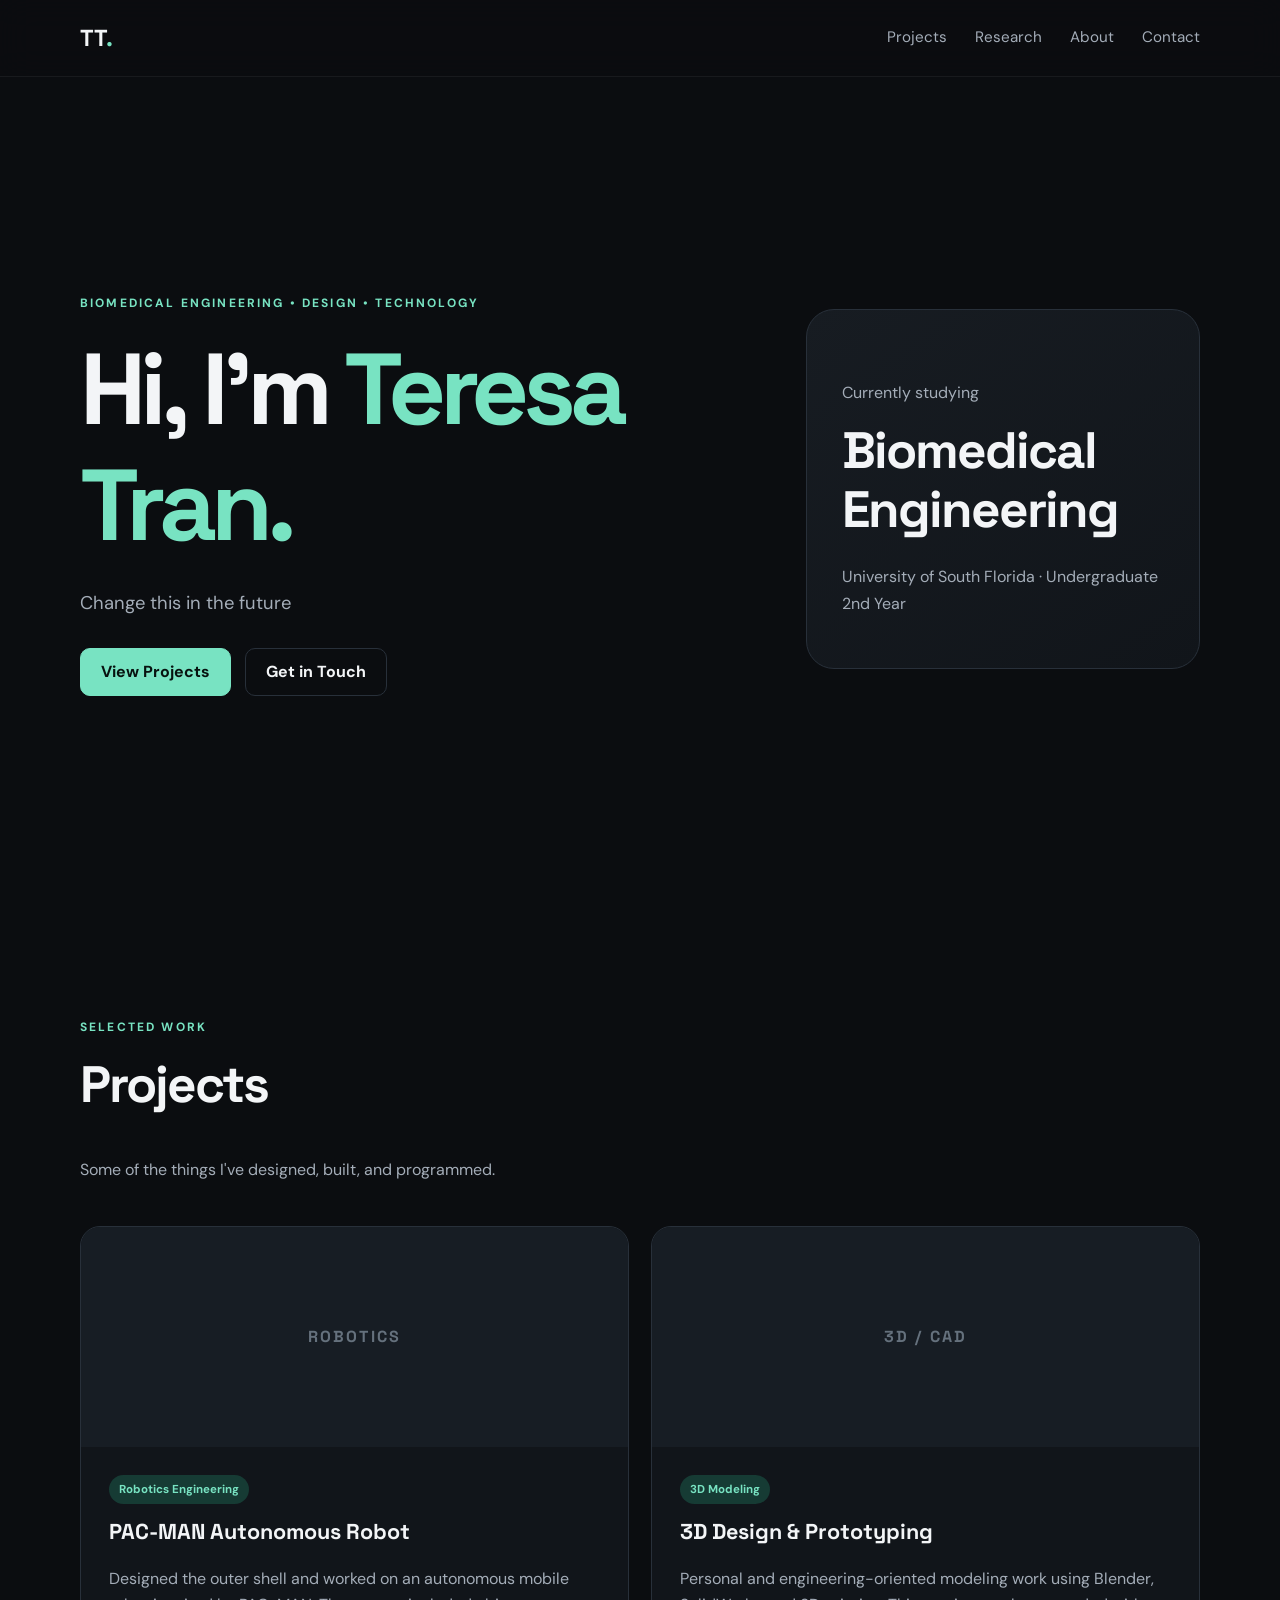
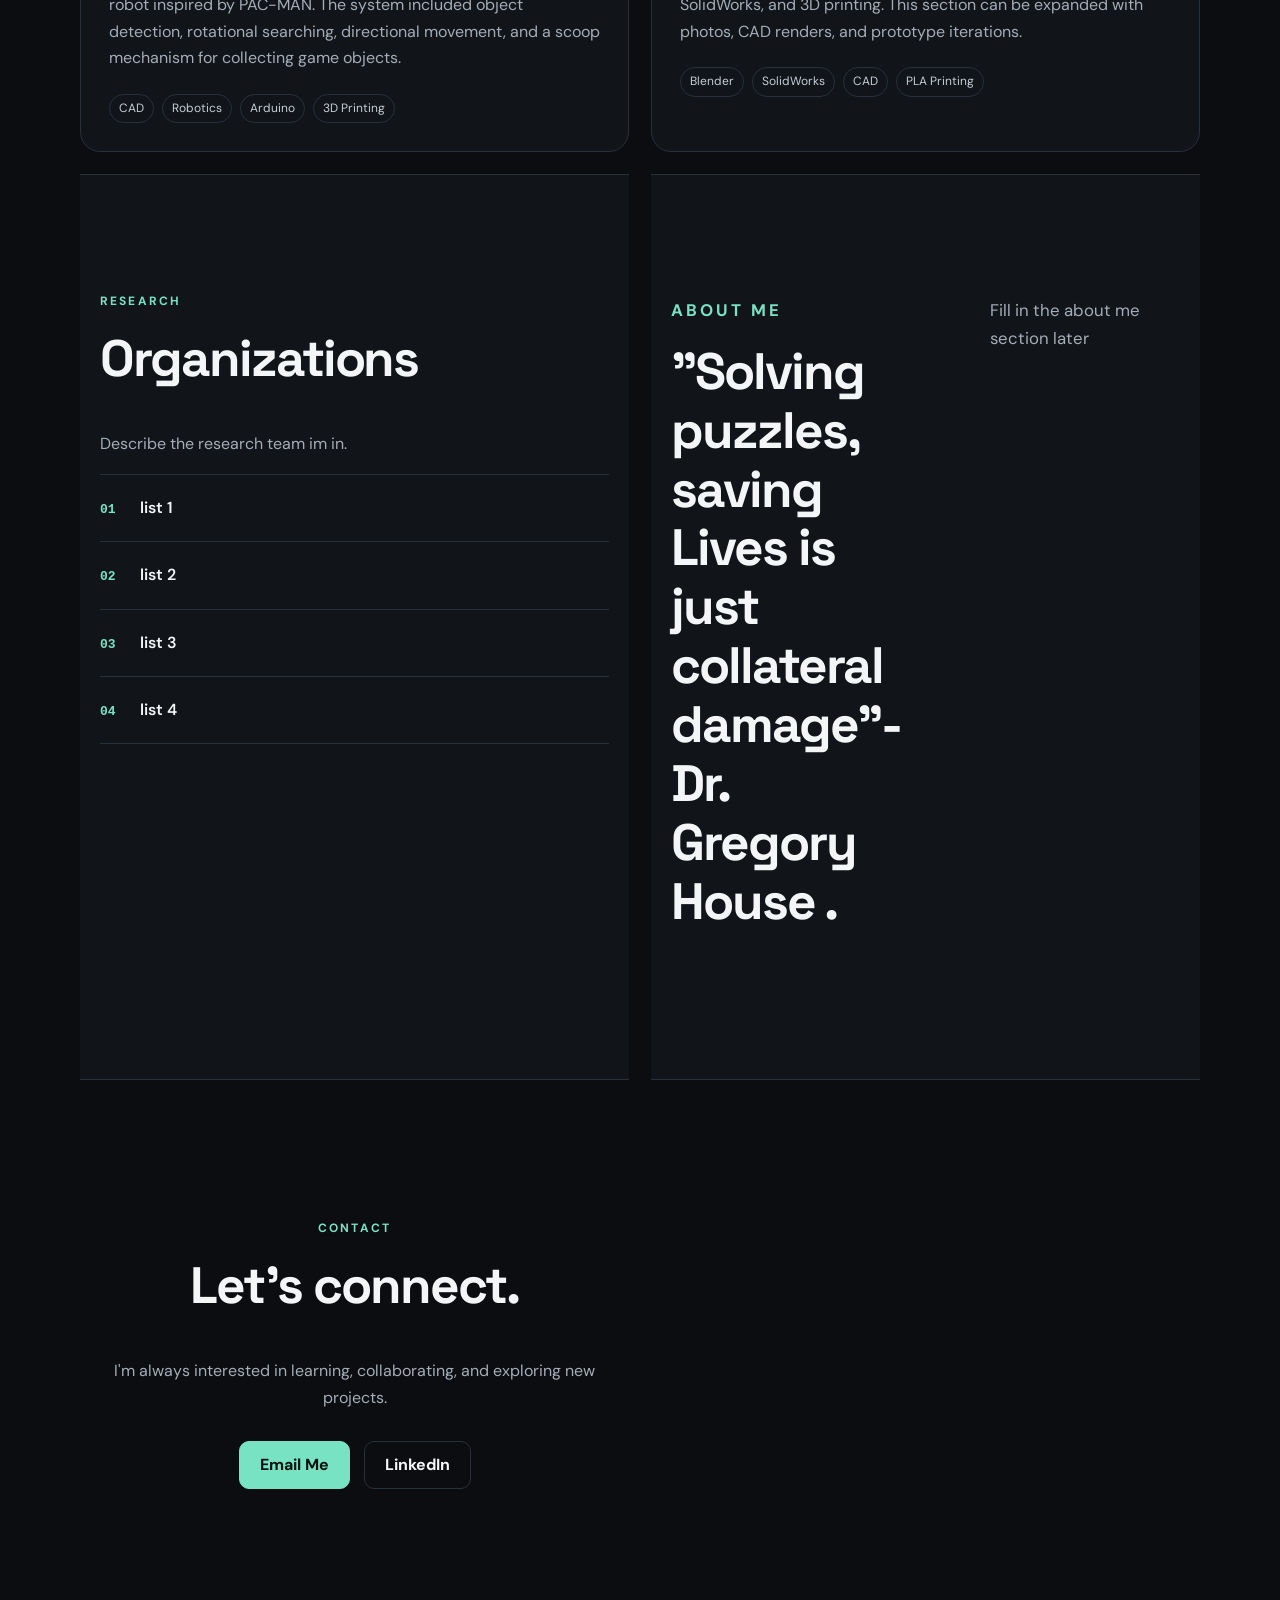
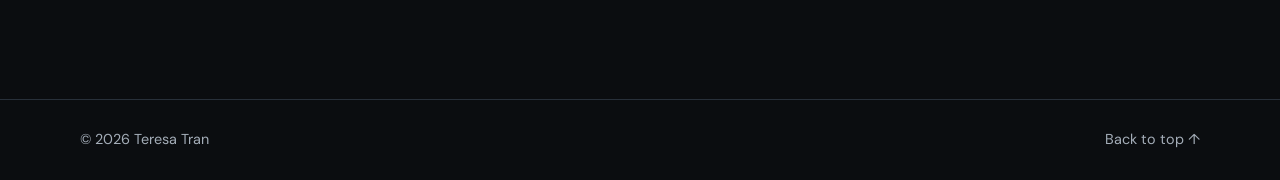
==== index.html @ f82d17ca "Remove 'Skills' link from navigation" ====
<!DOCTYPE html>
<html lang="en">
<head>
  <meta charset="UTF-8">
  <meta name="viewport" content="width=device-width, initial-scale=1.0">
  <title>Teresa Tran | Biomedical Engineering Portfolio</title>
  <meta name="description" content="Teresa Tran's biomedical engineering and technical portfolio.">
  <link rel="stylesheet" href="style.css">
</head>
<body>
  <header class="site-header">
    <nav class="nav container">
      <a class="logo" href="#home">TT<span>.</span></a>
      <button class="menu-toggle" aria-label="Open menu">☰</button>
      <div class="nav-links">
        <a href="#projects">Projects</a>
        <a href="#research">Research</a>
        <a href="#about">About</a>
        <a href="#contact">Contact</a>
      </div>
    </nav>
  </header>

  <main>
    <section id="home" class="hero container">
      <div class="hero-text">
        <p class="eyebrow">BIOMEDICAL ENGINEERING • DESIGN • TECHNOLOGY</p>
        <h1>Hi, I'm <span>Teresa Tran.</span></h1>
        <p class="hero-subtitle">
          Change this in the future
        </p>
        <div class="hero-buttons">
          <a class="button primary" href="#projects">View Projects</a>
          <a class="button secondary" href="#contact">Get in Touch</a>
        </div>
      </div>
      <div class="hero-card">
        <p>Currently studying</p>
        <h2>Biomedical Engineering</h2>
        <p class="muted">University of South Florida · Undergraduate 2nd Year</p>
      </div>
    </section>

    <section id="projects" class="section container">
      <div class="section-heading">
        <p class="eyebrow">SELECTED WORK</p>
        <h2>Projects</h2>
        <p>Some of the things I've designed, built, and programmed.</p>
      </div>

      <div class="project-grid">
        <article class="project-card featured">
          <div class="project-image placeholder">ROBOTICS</div>
          <div class="project-content">
            <span class="tag">Robotics Engineering</span>
            <h3>PAC-MAN Autonomous Robot</h3>
            <p>
              Designed the outer shell and worked on an autonomous mobile robot
              inspired by PAC-MAN. The system included object detection,
              rotational searching, directional movement, and a scoop mechanism
              for collecting game objects.
            </p>
            <div class="tech-list">
              <span>CAD</span><span>Robotics</span><span>Arduino</span><span>3D Printing</span>
            </div>
          </div>
        </article>

        <article class="project-card">
          <div class="project-image placeholder">3D / CAD</div>
          <div class="project-content">
            <span class="tag">3D Modeling</span>
            <h3>3D Design & Prototyping</h3>
            <p>
              Personal and engineering-oriented modeling work using Blender,
              SolidWorks, and 3D printing. This section can be expanded with
              photos, CAD renders, and prototype iterations.
            </p>
            <div class="tech-list">
              <span>Blender</span><span>SolidWorks</span><span>CAD</span><span>PLA Printing</span>
            </div>
          </div>
        </article>

      
    <section id="research" class="section section-alt">
      <div class="container">
        <div>
          <p class="eyebrow">RESEARCH</p>
          <h2>Organizations</h2>
          <p>
            Describe the research team im in. 
          </p>
        </div>
        <div class="interest-list">
          <div><span>01</span> list 1</div>
          <div><span>02</span> list 2</div>
          <div><span>03</span> list 3</div>
          <div><span>04</span> list 4</div>
        </div>
      </div>
    </section>

   
    <section id="about" class="section section-alt">
      <div class="container about">
        <div>
          <p class="eyebrow">ABOUT ME</p>
          <h2>"Solving puzzles, saving Lives is just collateral damage"- Dr. Gregory House .</h2>
        </div>
        <p>
          Fill in the about me section later
        </p>
      </div>
    </section>

    <section id="contact" class="section container contact">
      <p class="eyebrow">CONTACT</p>
      <h2>Let's connect.</h2>
      <p>I'm always interested in learning, collaborating, and exploring new projects.</p>
      <div class="contact-links">
        <!-- Replace these placeholders with your real links -->
        <a class="button primary" href="mailto:YOUR_EMAIL@example.com">Email Me</a>
        <a class="button secondary" href="https://www.linkedin.com/in/YOUR_USERNAME/" target="_blank" rel="noopener">LinkedIn</a>
      </div>
    </section>
  </main>

  <footer>
    <div class="container footer-inner">
      <p>© <span id="year"></span> Teresa Tran</p>
      <a href="#home">Back to top ↑</a>
    </div>
  </footer>

  <script src="script.js"></script>
</body>
</html>
---- style.css ----
@import url('https://fonts.googleapis.com/css2?family=DM+Sans:wght@400;500;600;700&family=Space+Grotesk:wght@500;600;700&display=swap');

:root {
  --bg: #0b0d10;
  --surface: #11151a;
  --surface-2: #171c22;
  --text: #f3f5f7;
  --muted: #a4adb8;
  --line: #28303a;
  --accent: #78e3c2;
  --accent-dark: #163b34;
  --max: 1120px;
}

* { box-sizing: border-box; scroll-behavior: smooth; }

body {
  margin: 0;
  background: var(--bg);
  color: var(--text);
  font-family: "DM Sans", sans-serif;
  line-height: 1.65;
}

h1, h2, h3 { font-family: "Space Grotesk", sans-serif; line-height: 1.15; margin-top: 0; }
h1 { font-size: clamp(3rem, 8vw, 6.3rem); letter-spacing: -0.06em; margin-bottom: 24px; }
h2 { font-size: clamp(2rem, 4vw, 3.3rem); letter-spacing: -0.04em; }
h3 { font-size: 1.35rem; }
p { color: var(--muted); }
a { color: inherit; text-decoration: none; }

.container { width: min(var(--max), calc(100% - 40px)); margin-inline: auto; }

.site-header {
  position: sticky;
  top: 0;
  z-index: 10;
  background: rgba(11, 13, 16, .82);
  backdrop-filter: blur(16px);
  border-bottom: 1px solid rgba(255,255,255,.06);
}

.nav { height: 76px; display: flex; align-items: center; justify-content: space-between; }
.logo { font: 700 1.45rem "Space Grotesk"; }
.logo span, h1 span { color: var(--accent); }
.nav-links { display: flex; gap: 28px; }
.nav-links a { color: var(--muted); font-size: .95rem; transition: color .2s; }
.nav-links a:hover { color: var(--text); }
.menu-toggle { display: none; background: none; border: 0; color: var(--text); font-size: 1.5rem; }

.hero {
  min-height: calc(100vh - 76px);
  display: grid;
  grid-template-columns: 1.25fr .75fr;
  gap: 70px;
  align-items: center;
  padding-block: 90px;
}

.eyebrow {
  color: var(--accent);
  font-size: .75rem;
  font-weight: 700;
  letter-spacing: .18em;
  margin-bottom: 18px;
}
.hero-subtitle { max-width: 650px; font-size: 1.15rem; }
.hero-buttons, .contact-links { display: flex; gap: 14px; flex-wrap: wrap; margin-top: 30px; }

.button {
  display: inline-flex;
  align-items: center;
  justify-content: center;
  min-height: 48px;
  padding: 0 20px;
  border-radius: 10px;
  font-weight: 700;
  border: 1px solid var(--line);
  transition: transform .2s, border-color .2s, background .2s;
}
.button:hover { transform: translateY(-2px); border-color: var(--accent); }
.button.primary { background: var(--accent); color: #07120f; border-color: var(--accent); }
.button.secondary { background: transparent; }

.hero-card {
  position: relative;
  min-height: 360px;
  padding: 35px;
  border: 1px solid var(--line);
  border-radius: 28px;
  background: linear-gradient(145deg, var(--surface-2), var(--surface));
  overflow: hidden;
  display: flex;
  flex-direction: column;
  justify-content: flex-end;
}
.hero-card h2 { max-width: 300px; margin-bottom: 8px; }
.muted { color: var(--muted); }

.section { padding-block: 105px; }
.section-alt { background: var(--surface); border-block: 1px solid var(--line); }
.section-heading { margin-bottom: 42px; }
.section-heading > p:last-child { max-width: 650px; }

.project-grid { display: grid; grid-template-columns: repeat(2, 1fr); gap: 22px; }
.project-card {
  border: 1px solid var(--line);
  border-radius: 20px;
  background: var(--surface);
  overflow: hidden;
  transition: transform .25s, border-color .25s;
}
.project-card:hover { transform: translateY(-5px); border-color: #4b5b68; }
.project-image {
  height: 220px;
  display: grid;
  place-items: center;
  background: #171d24;
  color: #65717d;
  font: 700 1rem "Space Grotesk";
  letter-spacing: .14em;
}
.project-content { padding: 28px; }
.project-content p { margin-bottom: 22px; }
.tag {
  display: inline-block;
  color: var(--accent);
  background: var(--accent-dark);
  border-radius: 999px;
  padding: 5px 10px;
  font-size: .72rem;
  font-weight: 700;
  margin-bottom: 16px;
}
.tech-list { display: flex; flex-wrap: wrap; gap: 8px; }
.tech-list span {
  border: 1px solid var(--line);
  color: #c5cdd5;
  border-radius: 999px;
  padding: 4px 9px;
  font-size: .75rem;
}

.two-column { display: grid; grid-template-columns: 1fr 1fr; gap: 90px; align-items: start; }
.interest-list { border-top: 1px solid var(--line); }
.interest-list div {
  padding: 20px 0;
  border-bottom: 1px solid var(--line);
  font-weight: 600;
}
.interest-list span { color: var(--accent); font-family: monospace; margin-right: 20px; }

.skills-grid { display: grid; grid-template-columns: repeat(2, 1fr); gap: 18px; }
.skill-group {
  padding: 28px;
  border: 1px solid var(--line);
  border-radius: 16px;
  background: var(--surface);
}
.skill-group h3 { margin-bottom: 10px; }

.about { display: grid; grid-template-columns: 1fr 1fr; gap: 90px; }
.about p { font-size: 1.05rem; }
.contact { text-align: center; max-width: 800px; }
.contact > p:not(.eyebrow) { max-width: 600px; margin-inline: auto; }
.contact-links { justify-content: center; }

footer { border-top: 1px solid var(--line); }
.footer-inner { min-height: 80px; display: flex; align-items: center; justify-content: space-between; }
.footer-inner p { margin: 0; font-size: .9rem; }
.footer-inner a { color: var(--muted); font-size: .9rem; }

@media (max-width: 800px) {
  .nav-links {
    display: none;
    position: absolute;
    top: 76px; left: 0; right: 0;
    padding: 20px;
    background: var(--bg);
    border-bottom: 1px solid var(--line);
    flex-direction: column;
  }
  .nav-links.open { display: flex; }
  .menu-toggle { display: block; }
  .hero, .two-column, .about { grid-template-columns: 1fr; gap: 45px; }
  .hero { padding-block: 65px; }
  .hero-card { min-height: 300px; }
  .project-grid, .skills-grid { grid-template-columns: 1fr; }
  .section { padding-block: 75px; }
}
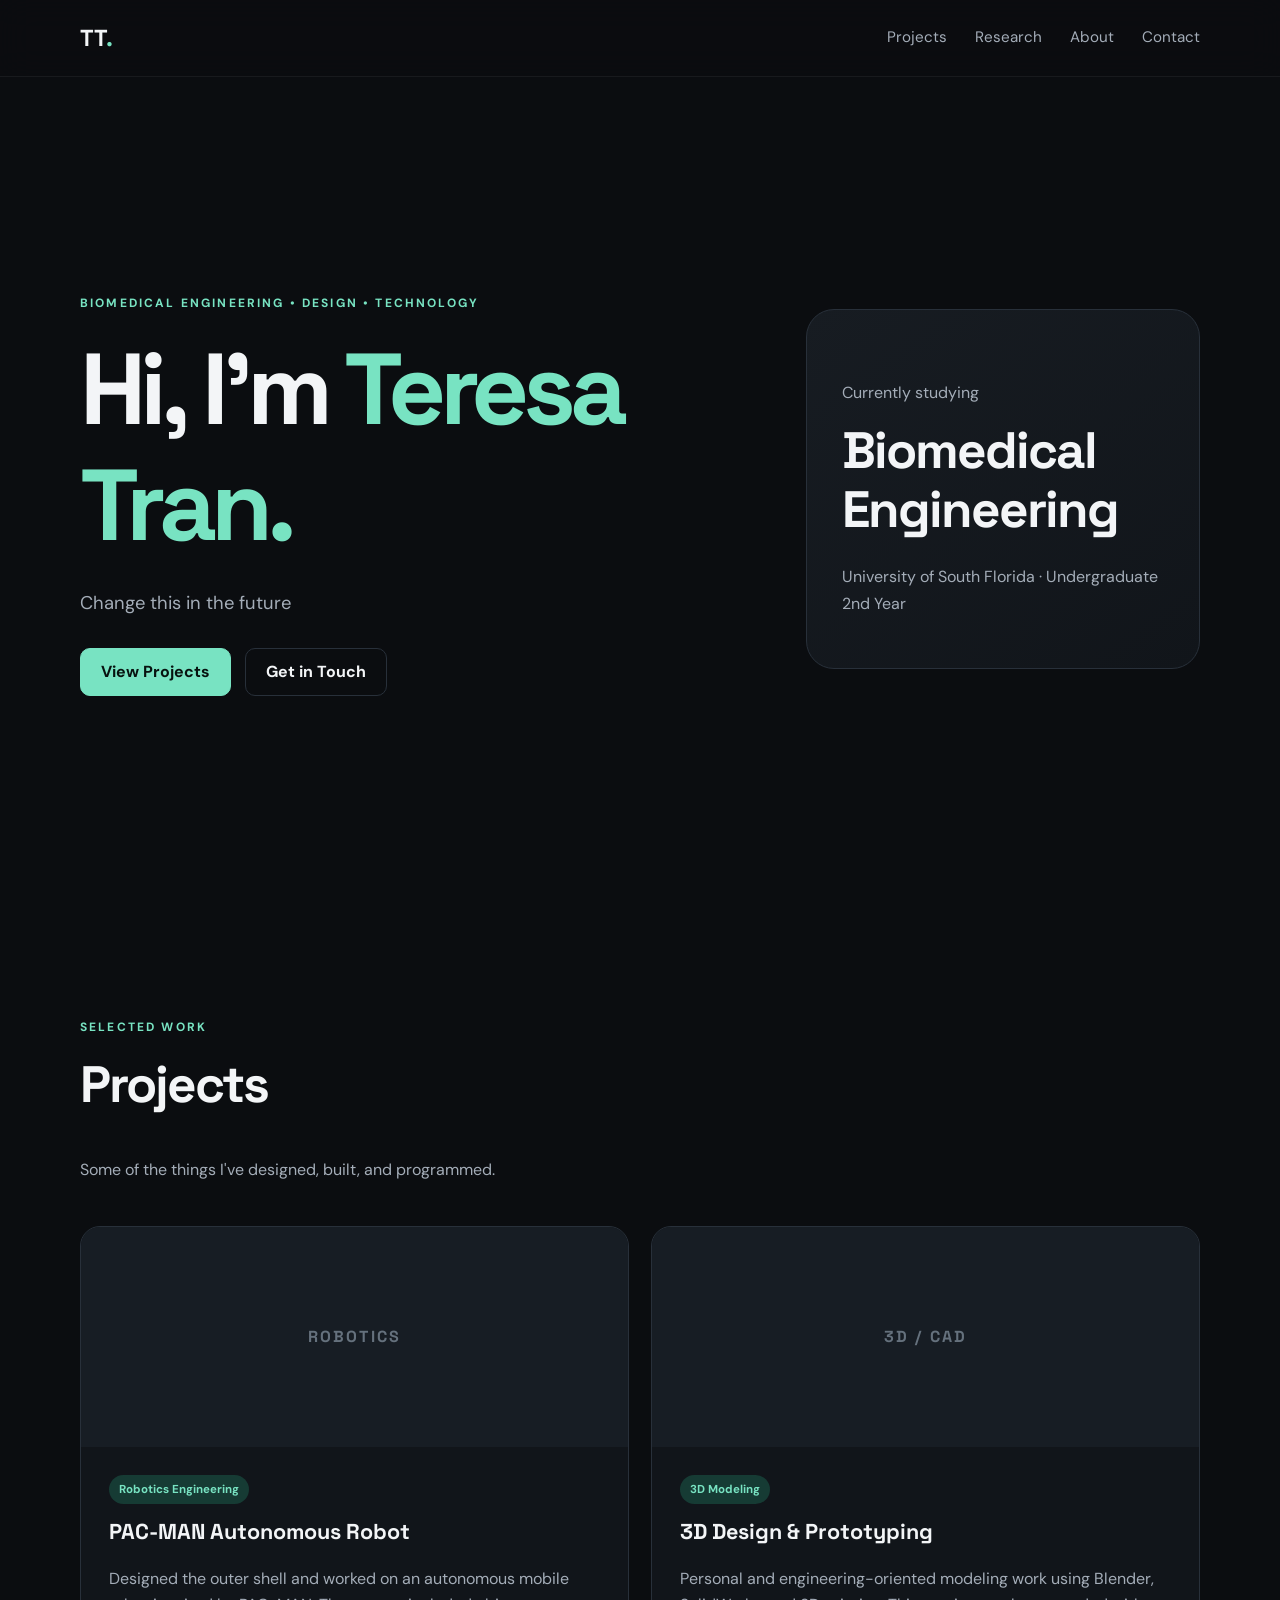
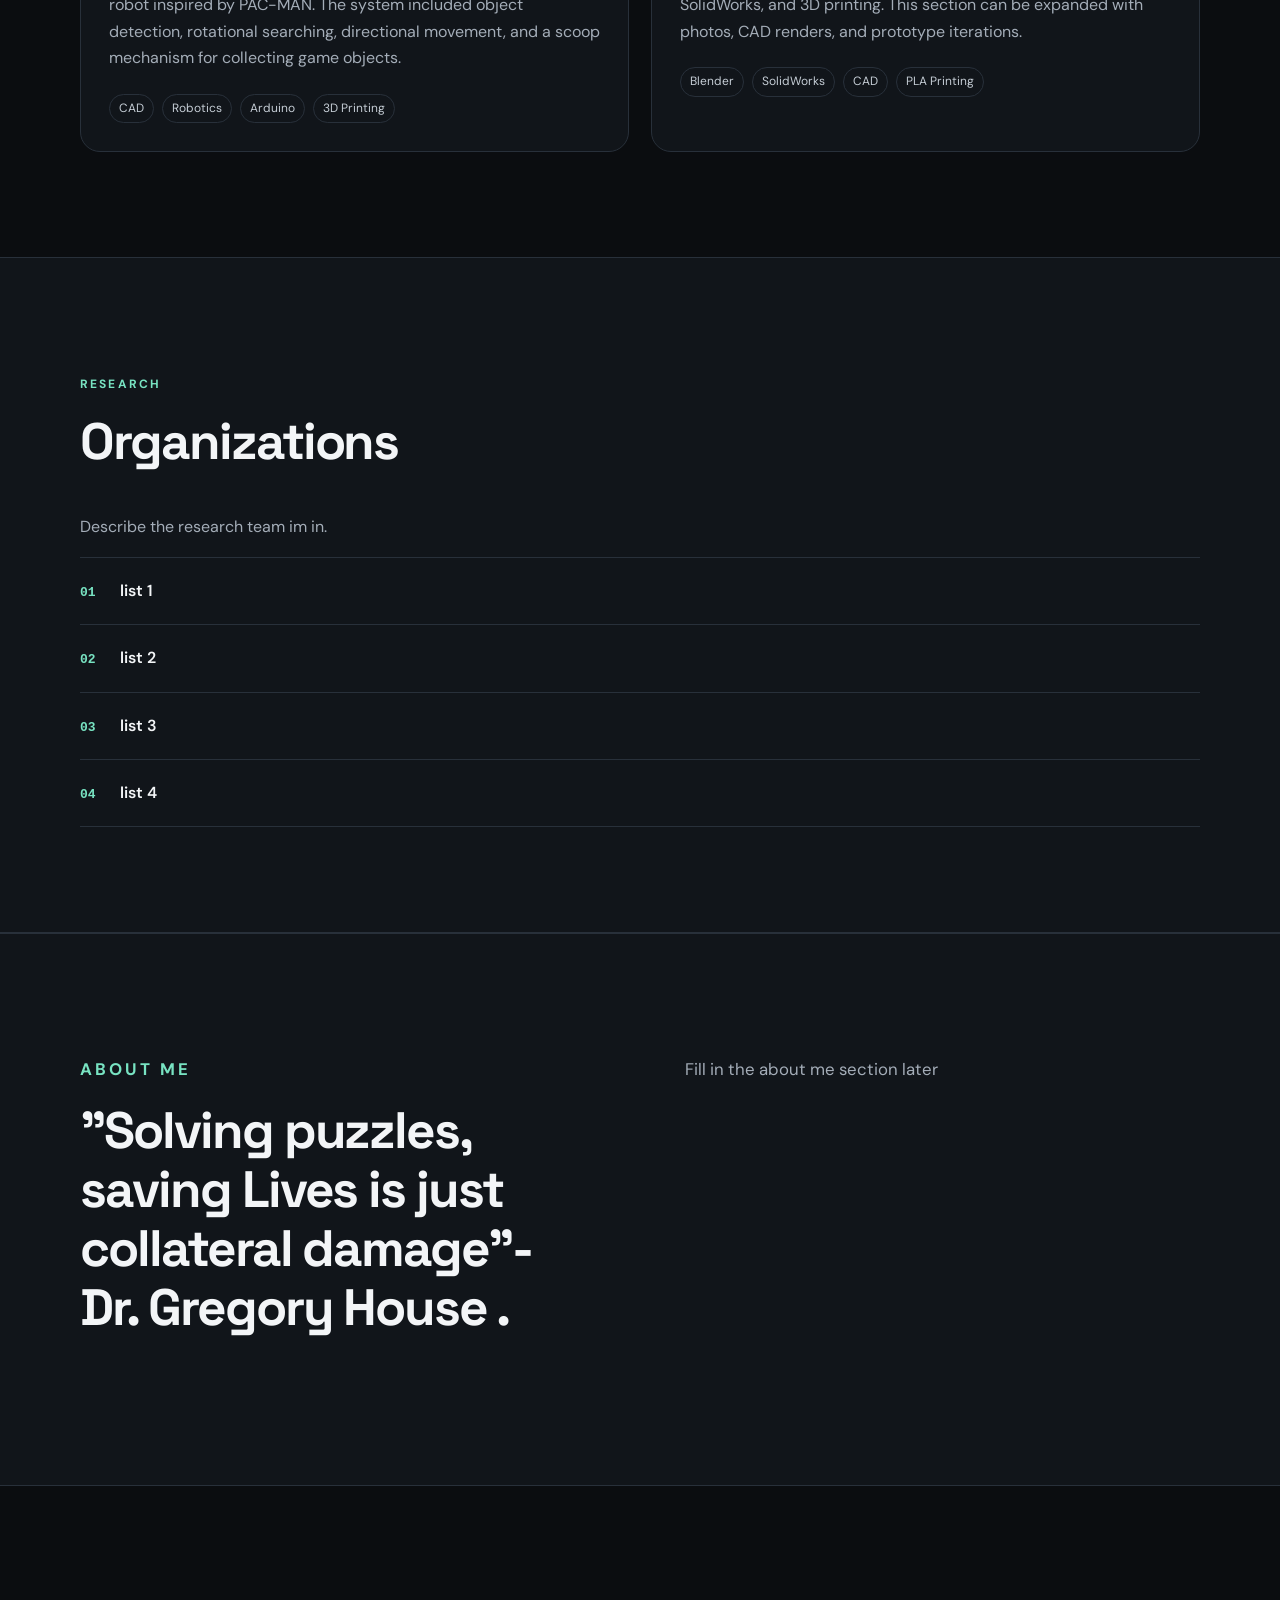
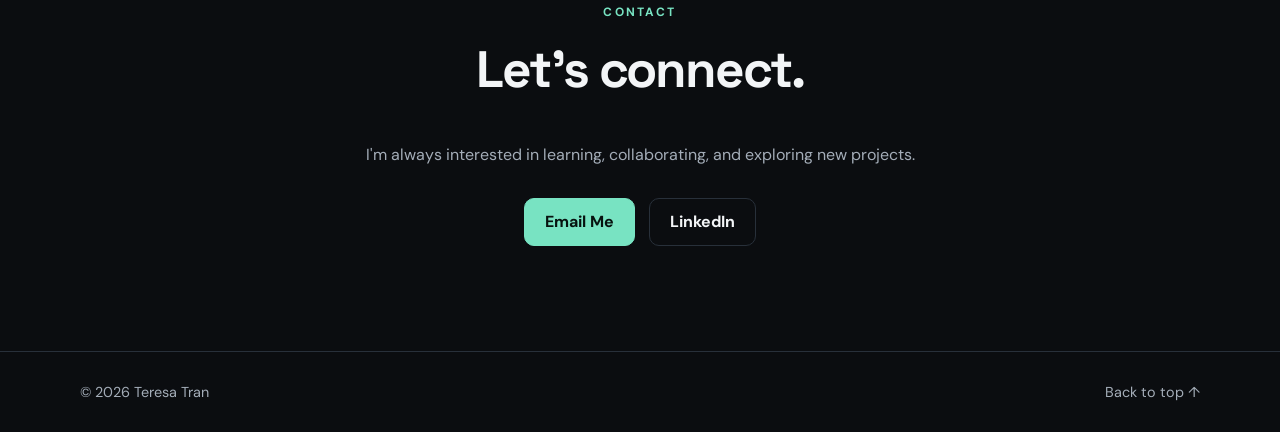
==== commit 6662d8b2: "Fix HTML structure by closing a div tag" ====
--- a/index.html
+++ b/index.html
@@ -81,7 +81,9 @@
             </div>
           </div>
         </article>
-
+   
+      </div>
+    </section>
       
     <section id="research" class="section section-alt">
       <div class="container">
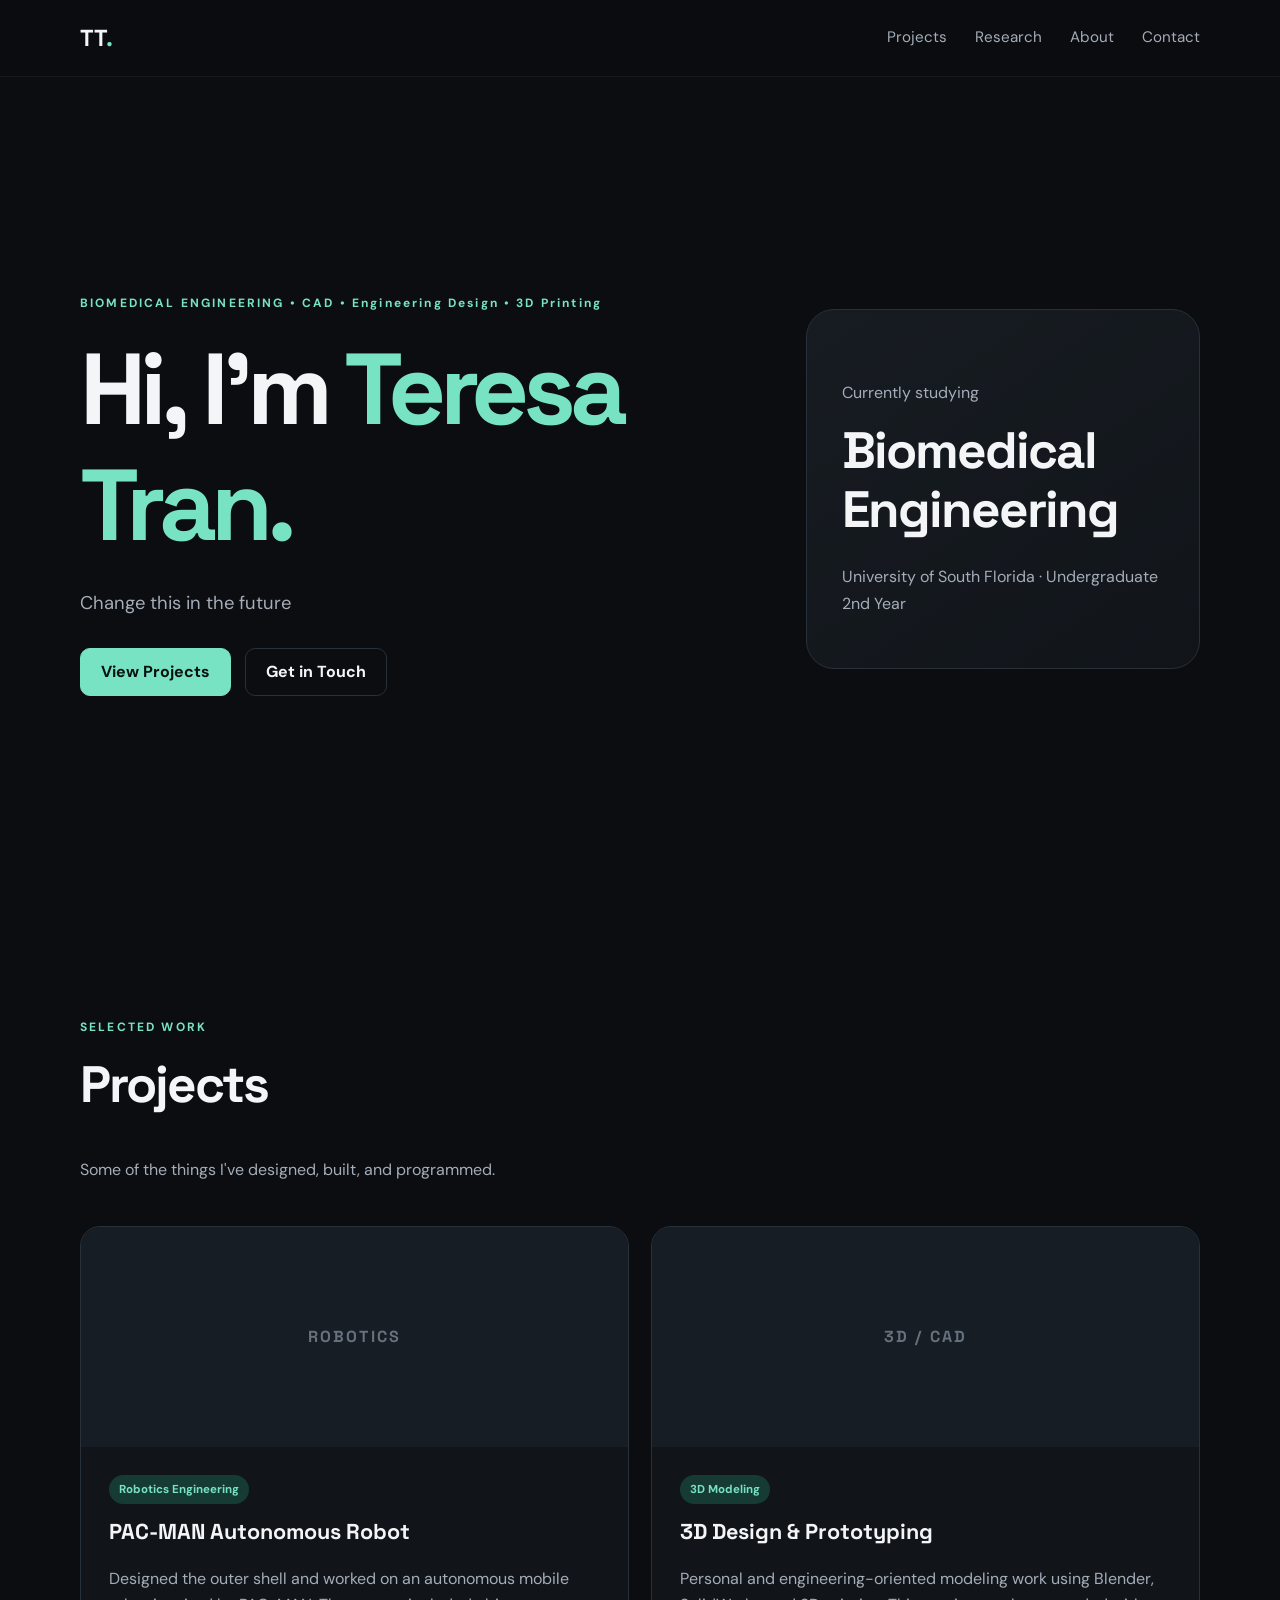
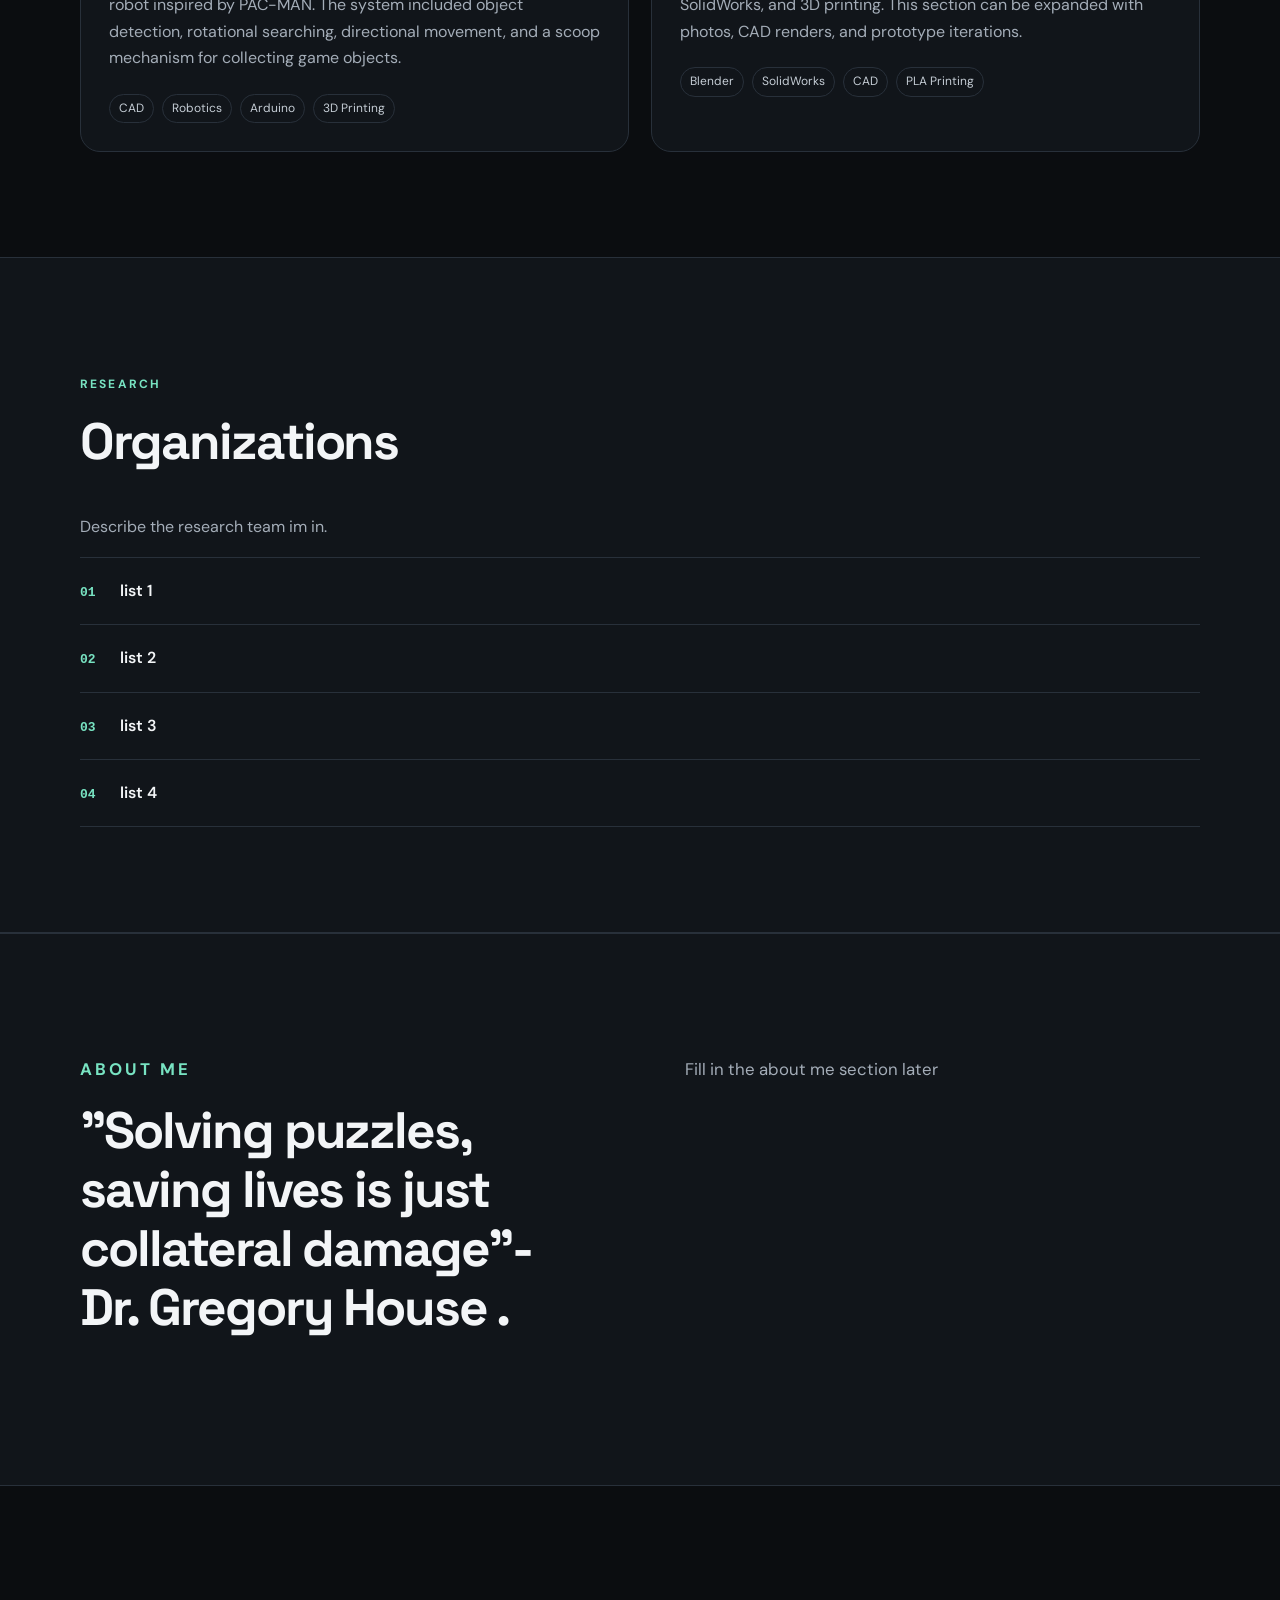
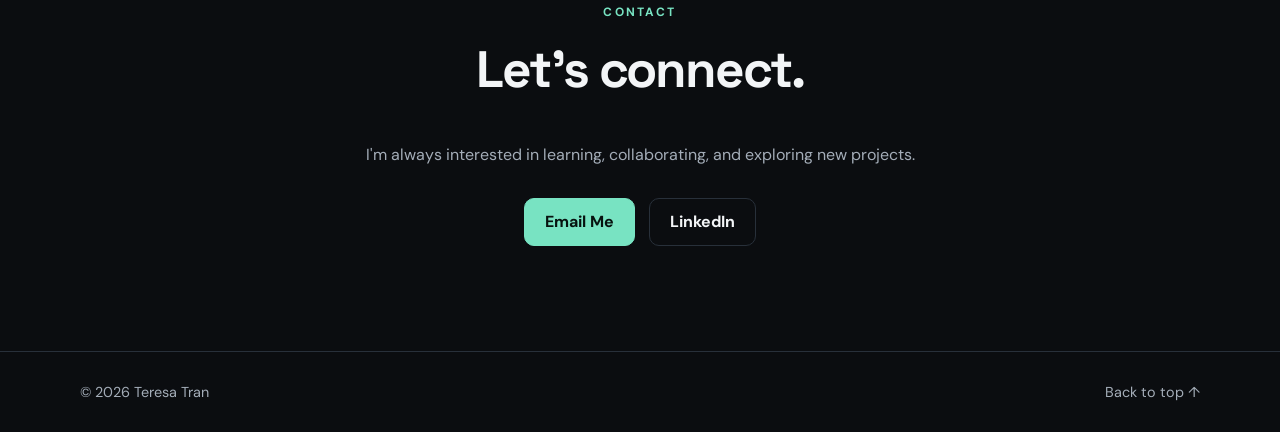
==== commit 2e4515d3: "Update text in index.html for clarity and accuracy" ====
--- a/index.html
+++ b/index.html
@@ -24,7 +24,7 @@
   <main>
     <section id="home" class="hero container">
       <div class="hero-text">
-        <p class="eyebrow">BIOMEDICAL ENGINEERING • DESIGN • TECHNOLOGY</p>
+        <p class="eyebrow">BIOMEDICAL ENGINEERING • CAD • Engineering Design • 3D Printing </p>
         <h1>Hi, I'm <span>Teresa Tran.</span></h1>
         <p class="hero-subtitle">
           Change this in the future
@@ -108,7 +108,7 @@
       <div class="container about">
         <div>
           <p class="eyebrow">ABOUT ME</p>
-          <h2>"Solving puzzles, saving Lives is just collateral damage"- Dr. Gregory House .</h2>
+          <h2>"Solving puzzles, saving lives is just collateral damage"- Dr. Gregory House .</h2>
         </div>
         <p>
           Fill in the about me section later
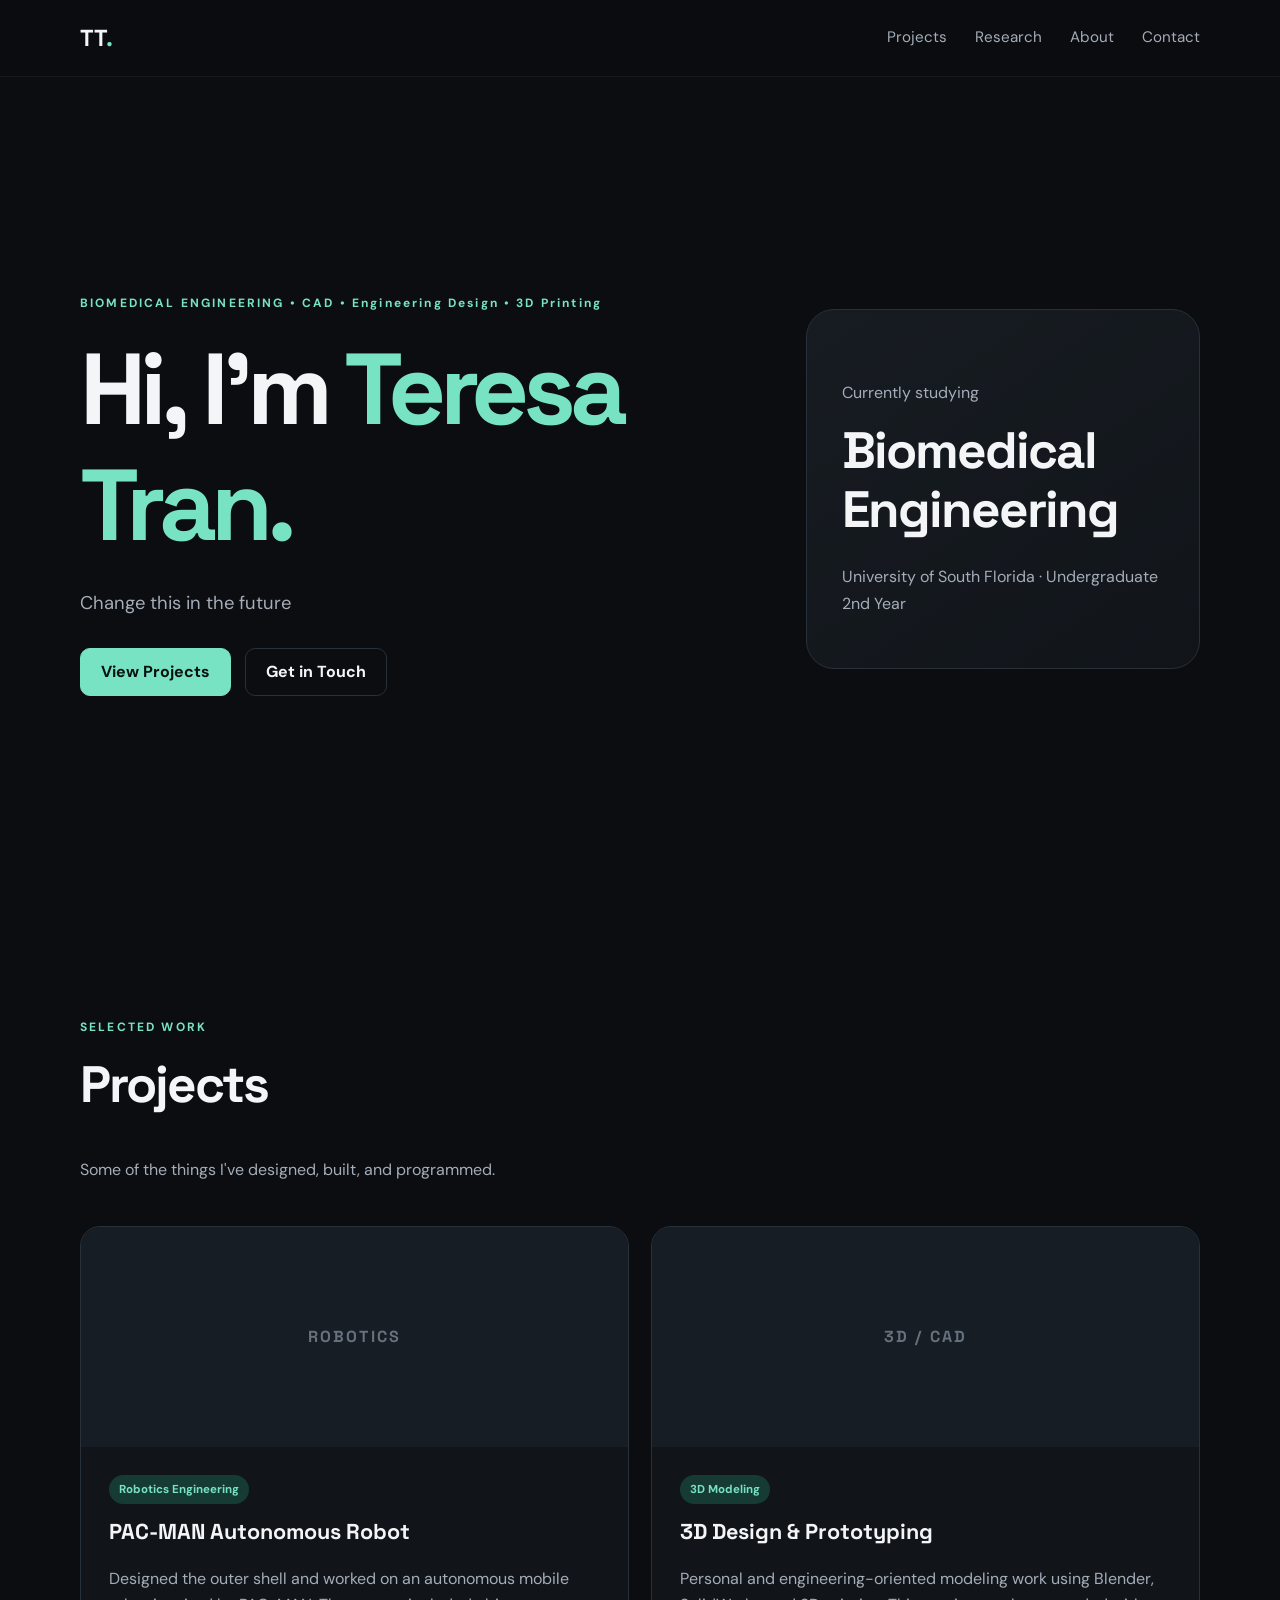
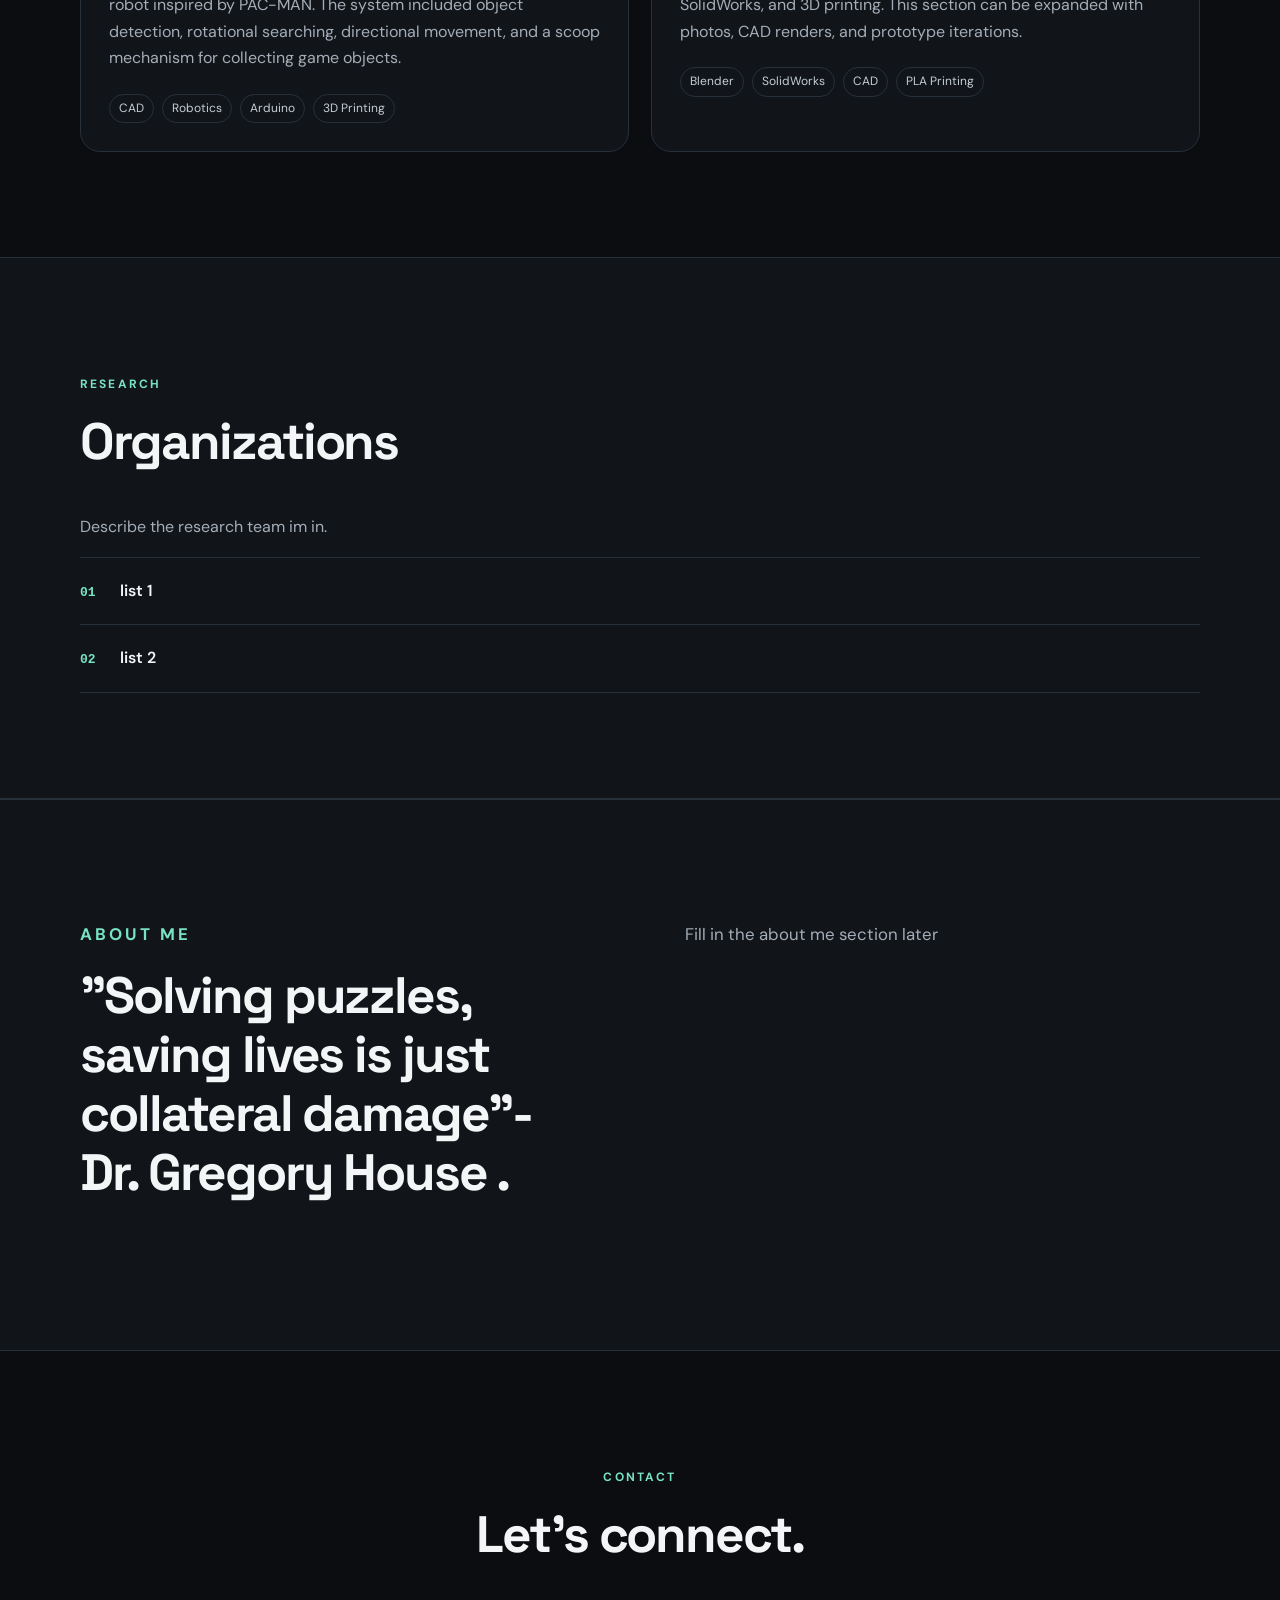
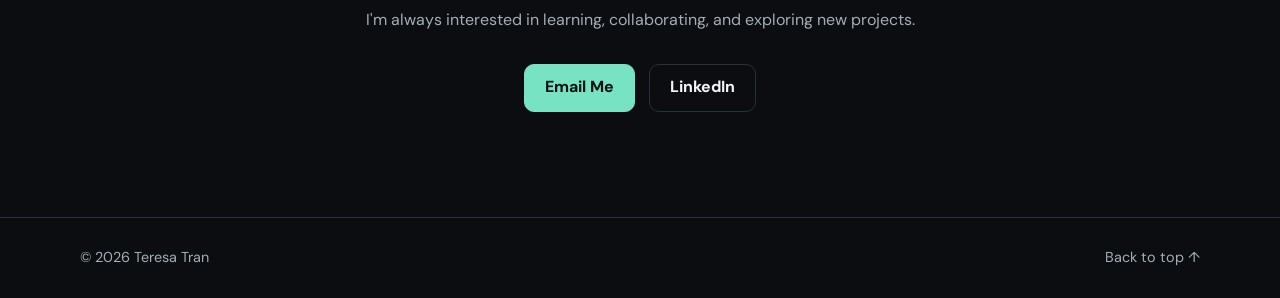
==== commit cb627f98: "Remove list items 3 and 4 from interest list" ====
--- a/index.html
+++ b/index.html
@@ -97,8 +97,6 @@
         <div class="interest-list">
           <div><span>01</span> list 1</div>
           <div><span>02</span> list 2</div>
-          <div><span>03</span> list 3</div>
-          <div><span>04</span> list 4</div>
         </div>
       </div>
     </section>
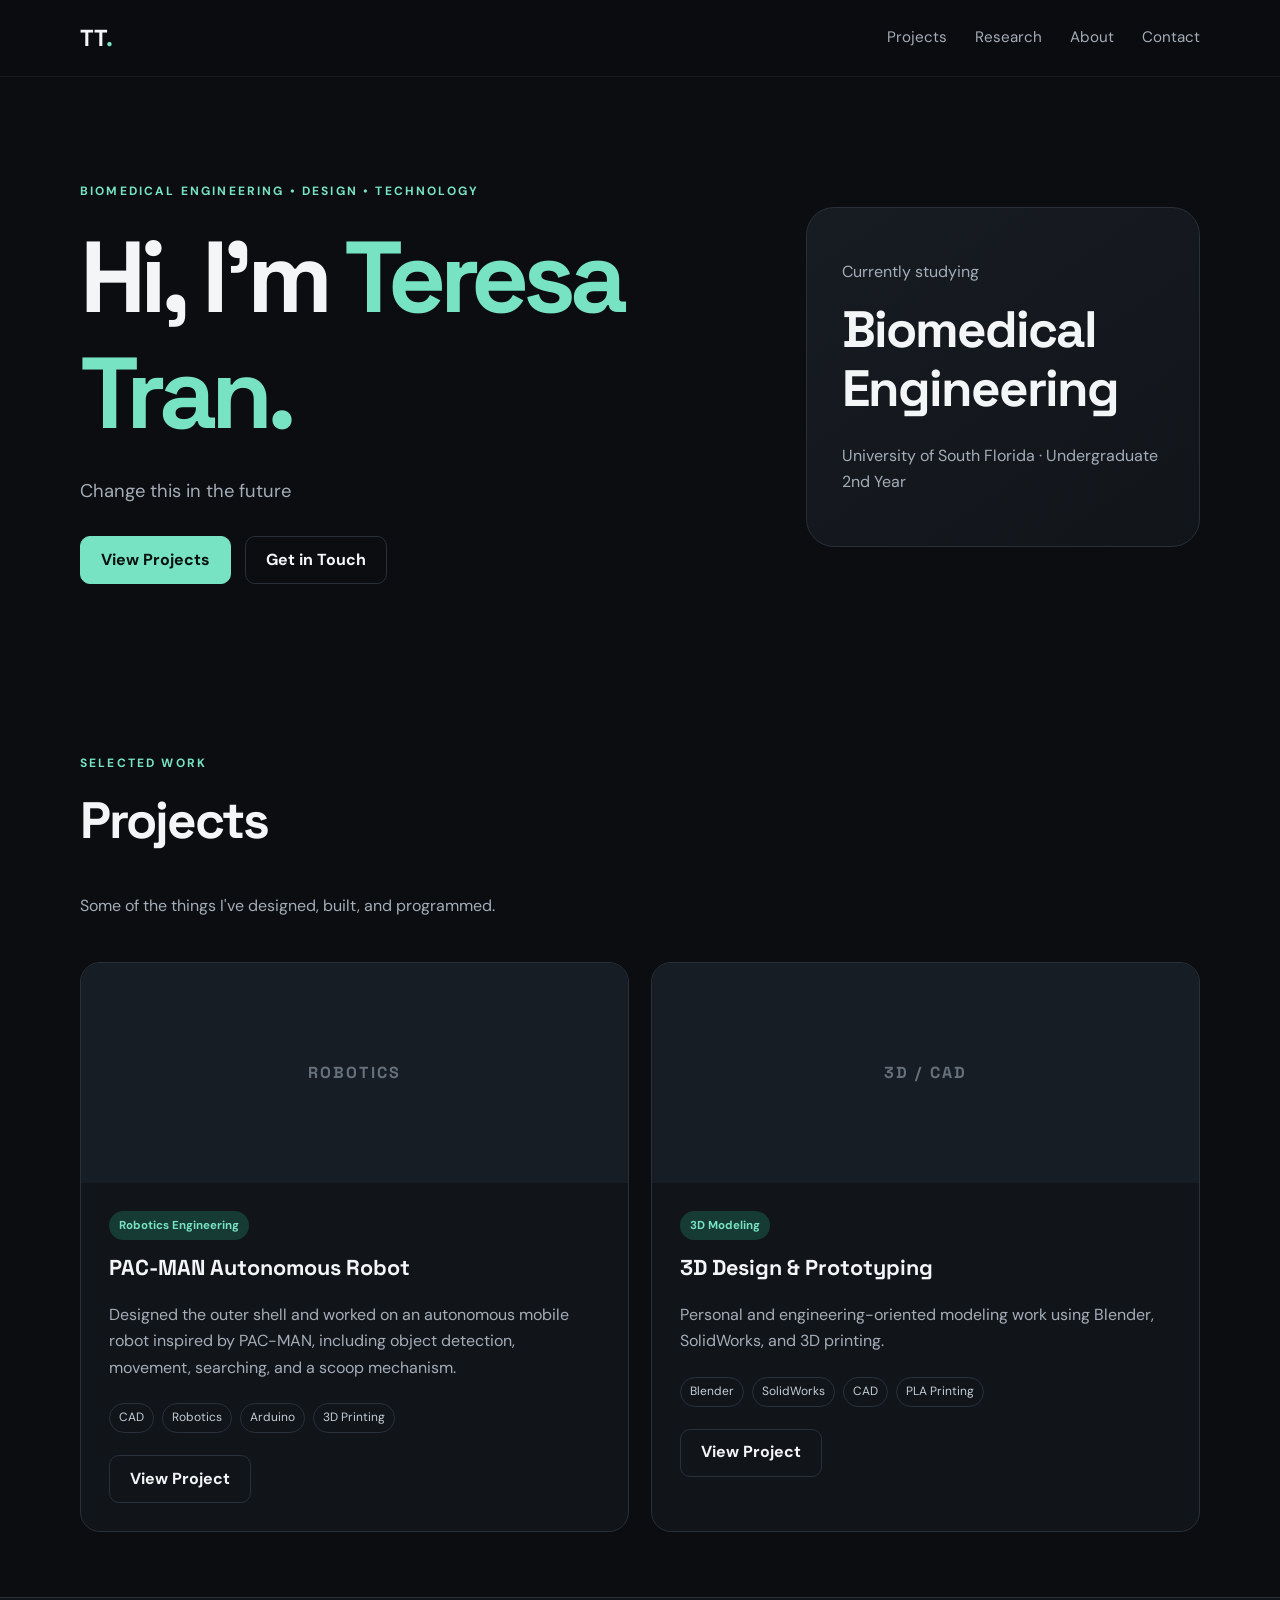
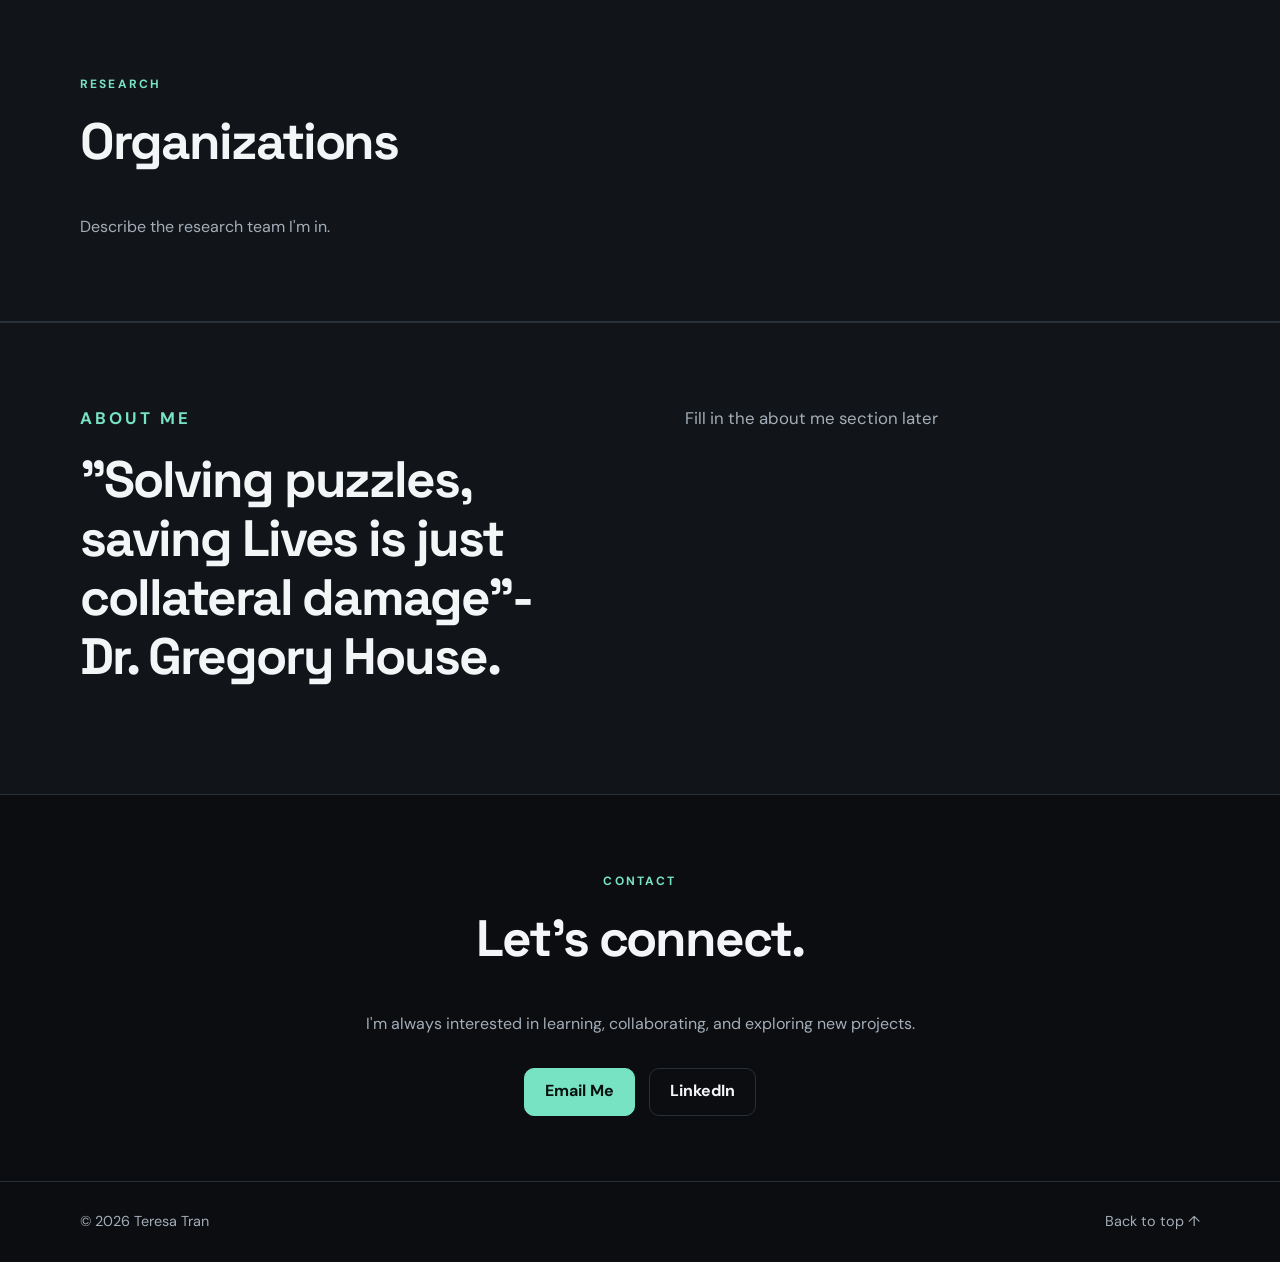
==== commit 7907e5f8: "Add files via upload" ====
--- a/index.html
+++ b/index.html
@@ -1,138 +1,14 @@
 <!DOCTYPE html>
-<html lang="en">
-<head>
-  <meta charset="UTF-8">
-  <meta name="viewport" content="width=device-width, initial-scale=1.0">
-  <title>Teresa Tran | Biomedical Engineering Portfolio</title>
-  <meta name="description" content="Teresa Tran's biomedical engineering and technical portfolio.">
-  <link rel="stylesheet" href="style.css">
-</head>
-<body>
-  <header class="site-header">
-    <nav class="nav container">
-      <a class="logo" href="#home">TT<span>.</span></a>
-      <button class="menu-toggle" aria-label="Open menu">☰</button>
-      <div class="nav-links">
-        <a href="#projects">Projects</a>
-        <a href="#research">Research</a>
-        <a href="#about">About</a>
-        <a href="#contact">Contact</a>
-      </div>
-    </nav>
-  </header>
-
-  <main>
-    <section id="home" class="hero container">
-      <div class="hero-text">
-        <p class="eyebrow">BIOMEDICAL ENGINEERING • CAD • Engineering Design • 3D Printing </p>
-        <h1>Hi, I'm <span>Teresa Tran.</span></h1>
-        <p class="hero-subtitle">
-          Change this in the future
-        </p>
-        <div class="hero-buttons">
-          <a class="button primary" href="#projects">View Projects</a>
-          <a class="button secondary" href="#contact">Get in Touch</a>
-        </div>
-      </div>
-      <div class="hero-card">
-        <p>Currently studying</p>
-        <h2>Biomedical Engineering</h2>
-        <p class="muted">University of South Florida · Undergraduate 2nd Year</p>
-      </div>
-    </section>
-
-    <section id="projects" class="section container">
-      <div class="section-heading">
-        <p class="eyebrow">SELECTED WORK</p>
-        <h2>Projects</h2>
-        <p>Some of the things I've designed, built, and programmed.</p>
-      </div>
-
-      <div class="project-grid">
-        <article class="project-card featured">
-          <div class="project-image placeholder">ROBOTICS</div>
-          <div class="project-content">
-            <span class="tag">Robotics Engineering</span>
-            <h3>PAC-MAN Autonomous Robot</h3>
-            <p>
-              Designed the outer shell and worked on an autonomous mobile robot
-              inspired by PAC-MAN. The system included object detection,
-              rotational searching, directional movement, and a scoop mechanism
-              for collecting game objects.
-            </p>
-            <div class="tech-list">
-              <span>CAD</span><span>Robotics</span><span>Arduino</span><span>3D Printing</span>
-            </div>
-          </div>
-        </article>
-
-        <article class="project-card">
-          <div class="project-image placeholder">3D / CAD</div>
-          <div class="project-content">
-            <span class="tag">3D Modeling</span>
-            <h3>3D Design & Prototyping</h3>
-            <p>
-              Personal and engineering-oriented modeling work using Blender,
-              SolidWorks, and 3D printing. This section can be expanded with
-              photos, CAD renders, and prototype iterations.
-            </p>
-            <div class="tech-list">
-              <span>Blender</span><span>SolidWorks</span><span>CAD</span><span>PLA Printing</span>
-            </div>
-          </div>
-        </article>
-   
-      </div>
-    </section>
-      
-    <section id="research" class="section section-alt">
-      <div class="container">
-        <div>
-          <p class="eyebrow">RESEARCH</p>
-          <h2>Organizations</h2>
-          <p>
-            Describe the research team im in. 
-          </p>
-        </div>
-        <div class="interest-list">
-          <div><span>01</span> list 1</div>
-          <div><span>02</span> list 2</div>
-        </div>
-      </div>
-    </section>
-
-   
-    <section id="about" class="section section-alt">
-      <div class="container about">
-        <div>
-          <p class="eyebrow">ABOUT ME</p>
-          <h2>"Solving puzzles, saving lives is just collateral damage"- Dr. Gregory House .</h2>
-        </div>
-        <p>
-          Fill in the about me section later
-        </p>
-      </div>
-    </section>
-
-    <section id="contact" class="section container contact">
-      <p class="eyebrow">CONTACT</p>
-      <h2>Let's connect.</h2>
-      <p>I'm always interested in learning, collaborating, and exploring new projects.</p>
-      <div class="contact-links">
-        <!-- Replace these placeholders with your real links -->
-        <a class="button primary" href="mailto:YOUR_EMAIL@example.com">Email Me</a>
-        <a class="button secondary" href="https://www.linkedin.com/in/YOUR_USERNAME/" target="_blank" rel="noopener">LinkedIn</a>
-      </div>
-    </section>
-  </main>
-
-  <footer>
-    <div class="container footer-inner">
-      <p>© <span id="year"></span> Teresa Tran</p>
-      <a href="#home">Back to top ↑</a>
-    </div>
-  </footer>
-
-  <script src="script.js"></script>
-</body>
-</html>
+<html lang="en"><head><meta charset="UTF-8"><meta name="viewport" content="width=device-width, initial-scale=1.0">
+<title>Teresa Tran | Biomedical Engineering Portfolio</title><meta name="description" content="Teresa Tran's biomedical engineering and technical portfolio."><link rel="stylesheet" href="style.css"></head>
+<body><header class="site-header"><nav class="nav container"><a class="logo" href="index.html">TT<span>.</span></a><button class="menu-toggle" aria-label="Open menu">☰</button><div class="nav-links"><a href="#projects">Projects</a><a href="#research">Research</a><a href="#about">About</a><a href="#contact">Contact</a></div></nav></header>
+<main>
+<section id="home" class="hero container"><div class="hero-text"><p class="eyebrow">BIOMEDICAL ENGINEERING • DESIGN • TECHNOLOGY</p><h1>Hi, I'm <span>Teresa Tran.</span></h1><p class="hero-subtitle">Change this in the future</p><div class="hero-buttons"><a class="button primary" href="#projects">View Projects</a><a class="button secondary" href="#contact">Get in Touch</a></div></div><div class="hero-card"><p>Currently studying</p><h2>Biomedical Engineering</h2><p class="muted">University of South Florida · Undergraduate 2nd Year</p></div></section>
+<section id="projects" class="section container"><div class="section-heading"><p class="eyebrow">SELECTED WORK</p><h2>Projects</h2><p>Some of the things I've designed, built, and programmed.</p></div><div class="project-grid">
+<article class="project-card"><div class="project-image">ROBOTICS</div><div class="project-content"><span class="tag">Robotics Engineering</span><h3>PAC-MAN Autonomous Robot</h3><p>Designed the outer shell and worked on an autonomous mobile robot inspired by PAC-MAN, including object detection, movement, searching, and a scoop mechanism.</p><div class="tech-list"><span>CAD</span><span>Robotics</span><span>Arduino</span><span>3D Printing</span></div><a class="button secondary" href="pacman-robot.html">View Project</a></div></article>
+<article class="project-card"><div class="project-image">3D / CAD</div><div class="project-content"><span class="tag">3D Modeling</span><h3>3D Design & Prototyping</h3><p>Personal and engineering-oriented modeling work using Blender, SolidWorks, and 3D printing.</p><div class="tech-list"><span>Blender</span><span>SolidWorks</span><span>CAD</span><span>PLA Printing</span></div><a class="button secondary" href="3d-modeling.html">View Project</a></div></article>
+</div></section>
+<section id="research" class="section section-alt"><div class="container"><p class="eyebrow">RESEARCH</p><h2>Organizations</h2><p>Describe the research team I'm in.</p></div></section>
+<section id="about" class="section section-alt"><div class="container about"><div><p class="eyebrow">ABOUT ME</p><h2>"Solving puzzles, saving Lives is just collateral damage"- Dr. Gregory House.</h2></div><p>Fill in the about me section later</p></div></section>
+<section id="contact" class="section container contact"><p class="eyebrow">CONTACT</p><h2>Let's connect.</h2><p>I'm always interested in learning, collaborating, and exploring new projects.</p><div class="contact-links"><a class="button primary" href="mailto:YOUR_EMAIL@example.com">Email Me</a><a class="button secondary" href="https://www.linkedin.com/in/YOUR_USERNAME/" target="_blank" rel="noopener">LinkedIn</a></div></section>
+</main><footer><div class="container footer-inner"><p>© <span id="year"></span> Teresa Tran</p><a href="#home">Back to top ↑</a></div></footer><script src="script.js"></script></body></html>
--- a/style.css
+++ b/style.css
@@ -1,190 +1,30 @@
 @import url('https://fonts.googleapis.com/css2?family=DM+Sans:wght@400;500;600;700&family=Space+Grotesk:wght@500;600;700&display=swap');
 
-:root {
-  --bg: #0b0d10;
-  --surface: #11151a;
-  --surface-2: #171c22;
-  --text: #f3f5f7;
-  --muted: #a4adb8;
-  --line: #28303a;
-  --accent: #78e3c2;
-  --accent-dark: #163b34;
-  --max: 1120px;
-}
-
-* { box-sizing: border-box; scroll-behavior: smooth; }
-
-body {
-  margin: 0;
-  background: var(--bg);
-  color: var(--text);
-  font-family: "DM Sans", sans-serif;
-  line-height: 1.65;
-}
-
-h1, h2, h3 { font-family: "Space Grotesk", sans-serif; line-height: 1.15; margin-top: 0; }
-h1 { font-size: clamp(3rem, 8vw, 6.3rem); letter-spacing: -0.06em; margin-bottom: 24px; }
-h2 { font-size: clamp(2rem, 4vw, 3.3rem); letter-spacing: -0.04em; }
-h3 { font-size: 1.35rem; }
-p { color: var(--muted); }
-a { color: inherit; text-decoration: none; }
-
-.container { width: min(var(--max), calc(100% - 40px)); margin-inline: auto; }
-
-.site-header {
-  position: sticky;
-  top: 0;
-  z-index: 10;
-  background: rgba(11, 13, 16, .82);
-  backdrop-filter: blur(16px);
-  border-bottom: 1px solid rgba(255,255,255,.06);
-}
-
-.nav { height: 76px; display: flex; align-items: center; justify-content: space-between; }
-.logo { font: 700 1.45rem "Space Grotesk"; }
-.logo span, h1 span { color: var(--accent); }
-.nav-links { display: flex; gap: 28px; }
-.nav-links a { color: var(--muted); font-size: .95rem; transition: color .2s; }
-.nav-links a:hover { color: var(--text); }
-.menu-toggle { display: none; background: none; border: 0; color: var(--text); font-size: 1.5rem; }
-
-.hero {
-  min-height: calc(100vh - 76px);
-  display: grid;
-  grid-template-columns: 1.25fr .75fr;
-  gap: 70px;
-  align-items: center;
-  padding-block: 90px;
-}
-
-.eyebrow {
-  color: var(--accent);
-  font-size: .75rem;
-  font-weight: 700;
-  letter-spacing: .18em;
-  margin-bottom: 18px;
-}
-.hero-subtitle { max-width: 650px; font-size: 1.15rem; }
-.hero-buttons, .contact-links { display: flex; gap: 14px; flex-wrap: wrap; margin-top: 30px; }
-
-.button {
-  display: inline-flex;
-  align-items: center;
-  justify-content: center;
-  min-height: 48px;
-  padding: 0 20px;
-  border-radius: 10px;
-  font-weight: 700;
-  border: 1px solid var(--line);
-  transition: transform .2s, border-color .2s, background .2s;
-}
-.button:hover { transform: translateY(-2px); border-color: var(--accent); }
-.button.primary { background: var(--accent); color: #07120f; border-color: var(--accent); }
-.button.secondary { background: transparent; }
-
-.hero-card {
-  position: relative;
-  min-height: 360px;
-  padding: 35px;
-  border: 1px solid var(--line);
-  border-radius: 28px;
-  background: linear-gradient(145deg, var(--surface-2), var(--surface));
-  overflow: hidden;
-  display: flex;
-  flex-direction: column;
-  justify-content: flex-end;
-}
-.hero-card h2 { max-width: 300px; margin-bottom: 8px; }
-.muted { color: var(--muted); }
-
-.section { padding-block: 105px; }
-.section-alt { background: var(--surface); border-block: 1px solid var(--line); }
-.section-heading { margin-bottom: 42px; }
-.section-heading > p:last-child { max-width: 650px; }
-
-.project-grid { display: grid; grid-template-columns: repeat(2, 1fr); gap: 22px; }
-.project-card {
-  border: 1px solid var(--line);
-  border-radius: 20px;
-  background: var(--surface);
-  overflow: hidden;
-  transition: transform .25s, border-color .25s;
-}
-.project-card:hover { transform: translateY(-5px); border-color: #4b5b68; }
-.project-image {
-  height: 220px;
-  display: grid;
-  place-items: center;
-  background: #171d24;
-  color: #65717d;
-  font: 700 1rem "Space Grotesk";
-  letter-spacing: .14em;
-}
-.project-content { padding: 28px; }
-.project-content p { margin-bottom: 22px; }
-.tag {
-  display: inline-block;
-  color: var(--accent);
-  background: var(--accent-dark);
-  border-radius: 999px;
-  padding: 5px 10px;
-  font-size: .72rem;
-  font-weight: 700;
-  margin-bottom: 16px;
-}
-.tech-list { display: flex; flex-wrap: wrap; gap: 8px; }
-.tech-list span {
-  border: 1px solid var(--line);
-  color: #c5cdd5;
-  border-radius: 999px;
-  padding: 4px 9px;
-  font-size: .75rem;
-}
-
-.two-column { display: grid; grid-template-columns: 1fr 1fr; gap: 90px; align-items: start; }
-.interest-list { border-top: 1px solid var(--line); }
-.interest-list div {
-  padding: 20px 0;
-  border-bottom: 1px solid var(--line);
-  font-weight: 600;
-}
-.interest-list span { color: var(--accent); font-family: monospace; margin-right: 20px; }
-
-.skills-grid { display: grid; grid-template-columns: repeat(2, 1fr); gap: 18px; }
-.skill-group {
-  padding: 28px;
-  border: 1px solid var(--line);
-  border-radius: 16px;
-  background: var(--surface);
-}
-.skill-group h3 { margin-bottom: 10px; }
-
-.about { display: grid; grid-template-columns: 1fr 1fr; gap: 90px; }
-.about p { font-size: 1.05rem; }
-.contact { text-align: center; max-width: 800px; }
-.contact > p:not(.eyebrow) { max-width: 600px; margin-inline: auto; }
-.contact-links { justify-content: center; }
-
-footer { border-top: 1px solid var(--line); }
-.footer-inner { min-height: 80px; display: flex; align-items: center; justify-content: space-between; }
-.footer-inner p { margin: 0; font-size: .9rem; }
-.footer-inner a { color: var(--muted); font-size: .9rem; }
-
-@media (max-width: 800px) {
-  .nav-links {
-    display: none;
-    position: absolute;
-    top: 76px; left: 0; right: 0;
-    padding: 20px;
-    background: var(--bg);
-    border-bottom: 1px solid var(--line);
-    flex-direction: column;
-  }
-  .nav-links.open { display: flex; }
-  .menu-toggle { display: block; }
-  .hero, .two-column, .about { grid-template-columns: 1fr; gap: 45px; }
-  .hero { padding-block: 65px; }
-  .hero-card { min-height: 300px; }
-  .project-grid, .skills-grid { grid-template-columns: 1fr; }
-  .section { padding-block: 75px; }
-}
+:root{--bg:#0b0d10;--surface:#11151a;--surface-2:#171c22;--text:#f3f5f7;--muted:#a4adb8;--line:#28303a;--accent:#78e3c2;--accent-dark:#163b34;--max:1120px}
+*{box-sizing:border-box;scroll-behavior:smooth}
+body{margin:0;background:var(--bg);color:var(--text);font-family:"DM Sans",sans-serif;line-height:1.65}
+h1,h2,h3{font-family:"Space Grotesk",sans-serif;line-height:1.15;margin-top:0} h1{font-size:clamp(3rem,8vw,6.3rem);letter-spacing:-.06em;margin-bottom:24px} h2{font-size:clamp(2rem,4vw,3.3rem);letter-spacing:-.04em} h3{font-size:1.35rem} p{color:var(--muted)} a{color:inherit;text-decoration:none}
+.container{width:min(var(--max),calc(100% - 40px));margin-inline:auto}
+.site-header{position:sticky;top:0;z-index:10;background:rgba(11,13,16,.82);backdrop-filter:blur(16px);border-bottom:1px solid rgba(255,255,255,.06)}
+.nav{height:76px;display:flex;align-items:center;justify-content:space-between}.logo{font:700 1.45rem "Space Grotesk"}.logo span,h1 span{color:var(--accent)}
+.nav-links{display:flex;gap:28px}.nav-links a{color:var(--muted);font-size:.95rem;transition:color .2s}.nav-links a:hover{color:var(--text)}
+.menu-toggle{display:none;background:none;border:0;color:var(--text);font-size:1.5rem}
+.hero{min-height:600px;display:grid;grid-template-columns:1.25fr .75fr;gap:70px;align-items:center;padding-block:60px}
+.eyebrow{color:var(--accent);font-size:.75rem;font-weight:700;letter-spacing:.18em;margin-bottom:18px}
+.hero-subtitle{max-width:650px;font-size:1.15rem}.hero-buttons,.contact-links{display:flex;gap:14px;flex-wrap:wrap;margin-top:30px}
+.button{display:inline-flex;align-items:center;justify-content:center;min-height:48px;padding:0 20px;border-radius:10px;font-weight:700;border:1px solid var(--line);transition:transform .2s,border-color .2s,background .2s}
+.button:hover{transform:translateY(-2px);border-color:var(--accent)}.button.primary{background:var(--accent);color:#07120f;border-color:var(--accent)}.button.secondary{background:transparent}
+.hero-card{min-height:300px;padding:35px;border:1px solid var(--line);border-radius:28px;background:linear-gradient(145deg,var(--surface-2),var(--surface));display:flex;flex-direction:column;justify-content:flex-end}.hero-card h2{max-width:300px;margin-bottom:8px}.muted{color:var(--muted)}
+.section{padding-block:65px}.section-alt{background:var(--surface);border-block:1px solid var(--line)}.section-heading{margin-bottom:42px}.section-heading>p:last-child{max-width:650px}
+.project-grid{display:grid;grid-template-columns:repeat(2,1fr);gap:22px}.project-card{border:1px solid var(--line);border-radius:20px;background:var(--surface);overflow:hidden;transition:transform .25s,border-color .25s}.project-card:hover{transform:translateY(-5px);border-color:#4b5b68}
+.project-image{height:220px;display:grid;place-items:center;background:#171d24;color:#65717d;font:700 1rem "Space Grotesk";letter-spacing:.14em}.project-content{padding:28px}.project-content p{margin-bottom:22px}
+.tag{display:inline-block;color:var(--accent);background:var(--accent-dark);border-radius:999px;padding:5px 10px;font-size:.72rem;font-weight:700;margin-bottom:16px}
+.tech-list{display:flex;flex-wrap:wrap;gap:8px;margin-bottom:22px}.tech-list span{border:1px solid var(--line);color:#c5cdd5;border-radius:999px;padding:4px 9px;font-size:.75rem}
+.about{display:grid;grid-template-columns:1fr 1fr;gap:90px}.about p{font-size:1.05rem}.contact{text-align:center;max-width:800px}.contact>p:not(.eyebrow){max-width:600px;margin-inline:auto}.contact-links{justify-content:center}
+footer{border-top:1px solid var(--line)}.footer-inner{min-height:80px;display:flex;align-items:center;justify-content:space-between}.footer-inner p{margin:0;font-size:.9rem}.footer-inner a{color:var(--muted);font-size:.9rem}
+.project-hero{padding:90px 0 55px;max-width:900px}.project-hero h1{font-size:clamp(2.7rem,7vw,5rem)}.project-hero p{font-size:1.12rem;max-width:760px}
+.project-layout{display:grid;grid-template-columns:1.5fr .7fr;gap:70px;padding-bottom:100px}.project-main h2{margin-top:45px}.project-main h2:first-child{margin-top:0}.project-main p{max-width:760px}
+.project-placeholder{min-height:360px;border:1px solid var(--line);border-radius:20px;background:#171d24;display:grid;place-items:center;color:#65717d;font:700 1rem "Space Grotesk";letter-spacing:.14em;margin-bottom:35px}
+.project-sidebar{border:1px solid var(--line);border-radius:18px;background:var(--surface);padding:25px;height:fit-content;position:sticky;top:105px}.project-sidebar h3{margin-bottom:14px}.project-sidebar ul{padding-left:20px;color:var(--muted)}
+.project-nav{display:flex;justify-content:space-between;gap:15px;border-top:1px solid var(--line);padding-top:30px;margin-top:40px}
+@media(max-width:800px){.nav-links{display:none;position:absolute;top:76px;left:0;right:0;padding:20px;background:var(--bg);border-bottom:1px solid var(--line);flex-direction:column}.nav-links.open{display:flex}.menu-toggle{display:block}.hero,.about,.project-layout{grid-template-columns:1fr;gap:45px}.project-grid{grid-template-columns:1fr}.section{padding-block:55px}.project-sidebar{position:static}.project-hero{padding-top:60px}}
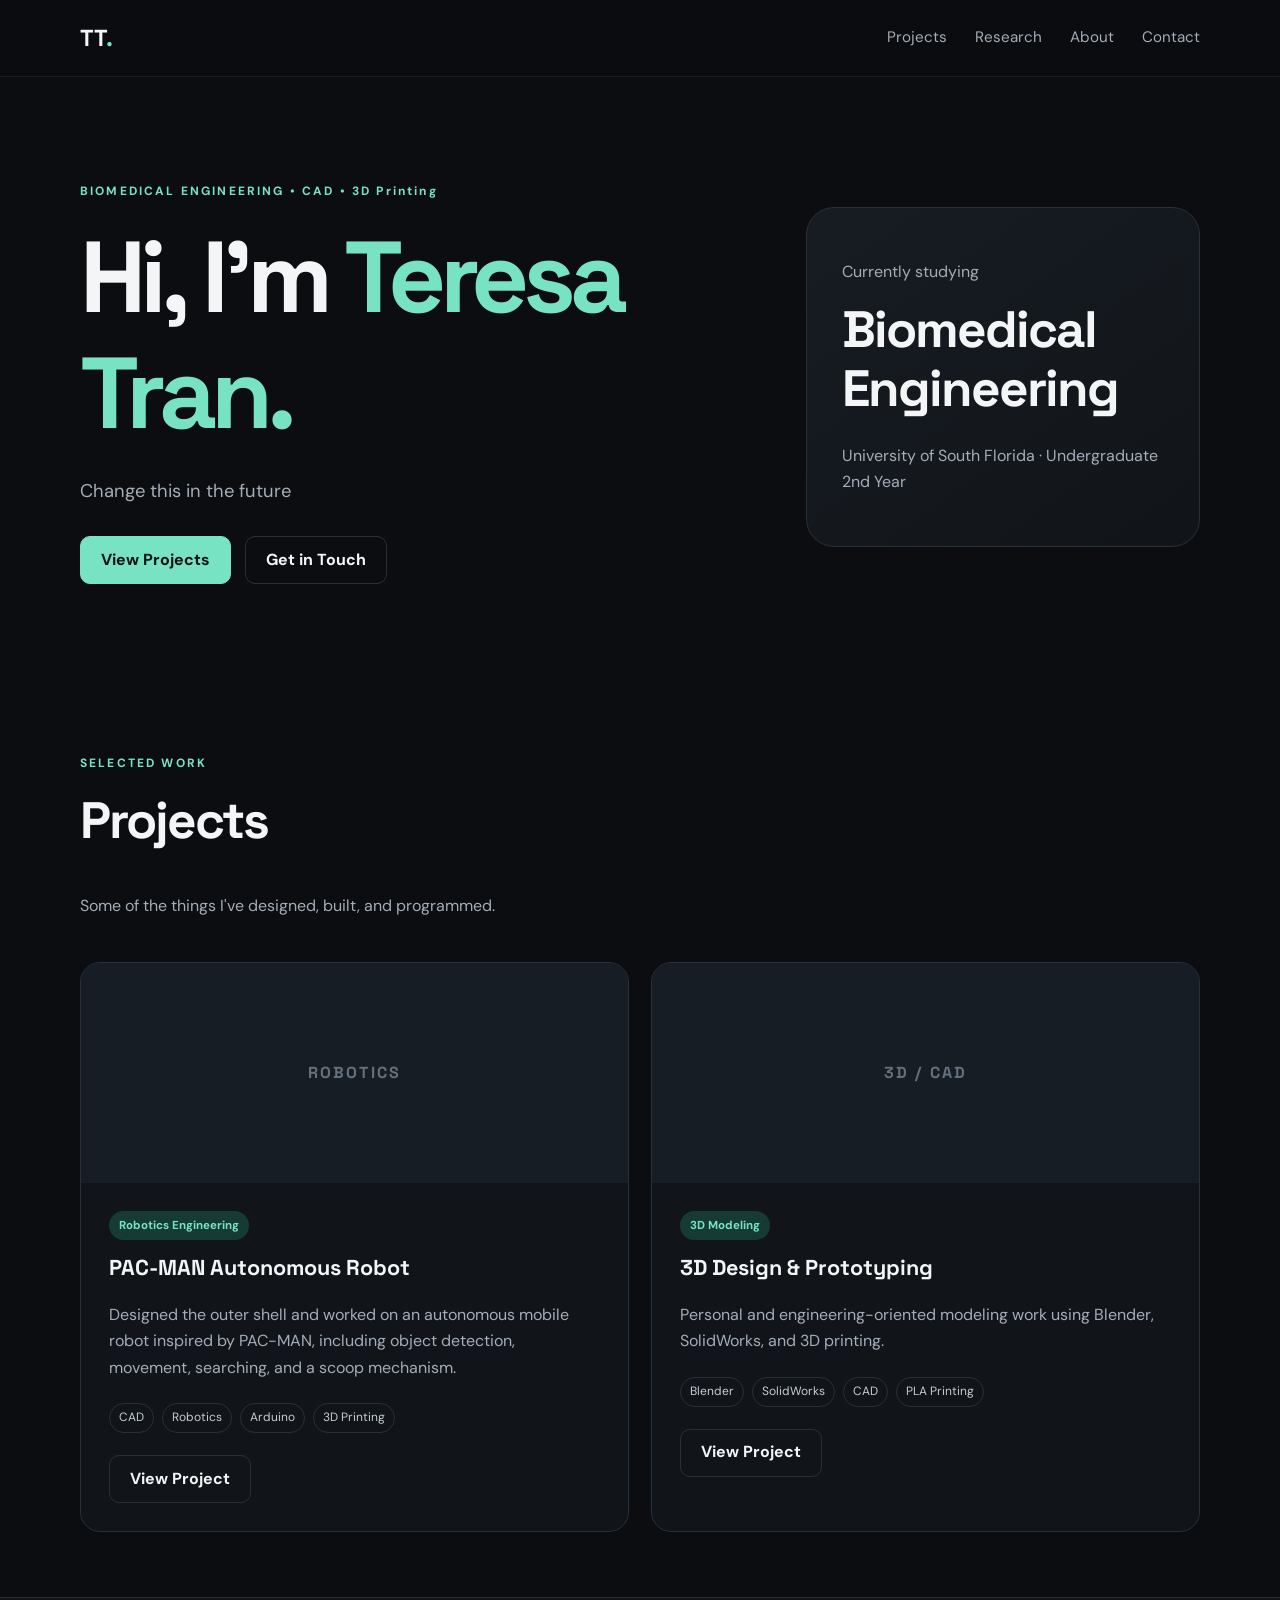
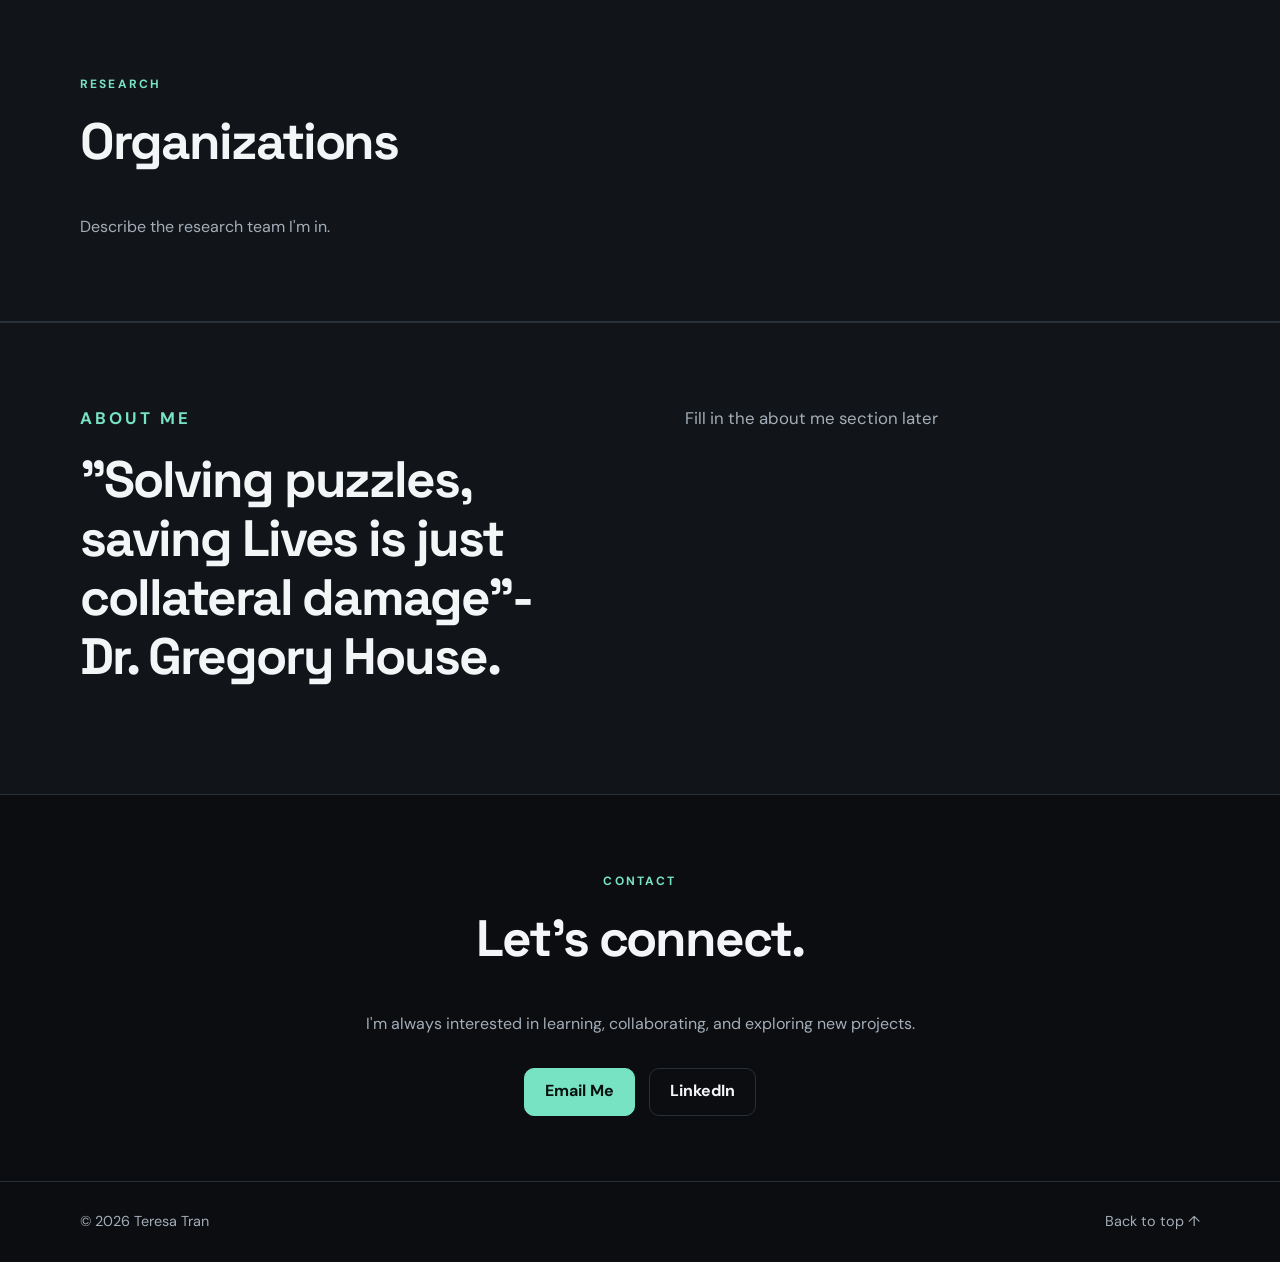
==== commit 7c49d144: "Update index.html" ====
--- a/index.html
+++ b/index.html
@@ -1,14 +1,324 @@
 <!DOCTYPE html>
-<html lang="en"><head><meta charset="UTF-8"><meta name="viewport" content="width=device-width, initial-scale=1.0">
-<title>Teresa Tran | Biomedical Engineering Portfolio</title><meta name="description" content="Teresa Tran's biomedical engineering and technical portfolio."><link rel="stylesheet" href="style.css"></head>
-<body><header class="site-header"><nav class="nav container"><a class="logo" href="index.html">TT<span>.</span></a><button class="menu-toggle" aria-label="Open menu">☰</button><div class="nav-links"><a href="#projects">Projects</a><a href="#research">Research</a><a href="#about">About</a><a href="#contact">Contact</a></div></nav></header>
-<main>
-<section id="home" class="hero container"><div class="hero-text"><p class="eyebrow">BIOMEDICAL ENGINEERING • DESIGN • TECHNOLOGY</p><h1>Hi, I'm <span>Teresa Tran.</span></h1><p class="hero-subtitle">Change this in the future</p><div class="hero-buttons"><a class="button primary" href="#projects">View Projects</a><a class="button secondary" href="#contact">Get in Touch</a></div></div><div class="hero-card"><p>Currently studying</p><h2>Biomedical Engineering</h2><p class="muted">University of South Florida · Undergraduate 2nd Year</p></div></section>
-<section id="projects" class="section container"><div class="section-heading"><p class="eyebrow">SELECTED WORK</p><h2>Projects</h2><p>Some of the things I've designed, built, and programmed.</p></div><div class="project-grid">
-<article class="project-card"><div class="project-image">ROBOTICS</div><div class="project-content"><span class="tag">Robotics Engineering</span><h3>PAC-MAN Autonomous Robot</h3><p>Designed the outer shell and worked on an autonomous mobile robot inspired by PAC-MAN, including object detection, movement, searching, and a scoop mechanism.</p><div class="tech-list"><span>CAD</span><span>Robotics</span><span>Arduino</span><span>3D Printing</span></div><a class="button secondary" href="pacman-robot.html">View Project</a></div></article>
-<article class="project-card"><div class="project-image">3D / CAD</div><div class="project-content"><span class="tag">3D Modeling</span><h3>3D Design & Prototyping</h3><p>Personal and engineering-oriented modeling work using Blender, SolidWorks, and 3D printing.</p><div class="tech-list"><span>Blender</span><span>SolidWorks</span><span>CAD</span><span>PLA Printing</span></div><a class="button secondary" href="3d-modeling.html">View Project</a></div></article>
-</div></section>
-<section id="research" class="section section-alt"><div class="container"><p class="eyebrow">RESEARCH</p><h2>Organizations</h2><p>Describe the research team I'm in.</p></div></section>
-<section id="about" class="section section-alt"><div class="container about"><div><p class="eyebrow">ABOUT ME</p><h2>"Solving puzzles, saving Lives is just collateral damage"- Dr. Gregory House.</h2></div><p>Fill in the about me section later</p></div></section>
-<section id="contact" class="section container contact"><p class="eyebrow">CONTACT</p><h2>Let's connect.</h2><p>I'm always interested in learning, collaborating, and exploring new projects.</p><div class="contact-links"><a class="button primary" href="mailto:YOUR_EMAIL@example.com">Email Me</a><a class="button secondary" href="https://www.linkedin.com/in/YOUR_USERNAME/" target="_blank" rel="noopener">LinkedIn</a></div></section>
-</main><footer><div class="container footer-inner"><p>© <span id="year"></span> Teresa Tran</p><a href="#home">Back to top ↑</a></div></footer><script src="script.js"></script></body></html>+<html lang="en">
+
+<head>
+  <meta charset="UTF-8">
+  <meta name="viewport" content="width=device-width, initial-scale=1.0">
+  <title>Teresa Tran | Biomedical Engineering Portfolio</title>
+  <meta
+    name="description"
+    content="Teresa Tran's biomedical engineering and technical portfolio."
+  >
+  <link rel="stylesheet" href="style.css">
+</head>
+
+
+<body>
+  <!-- =========================
+       NAVIGATION
+       ========================= -->
+
+  <header class="site-header">
+    <nav class="nav container">
+
+      <!-- Website logo -->
+      <a class="logo" href="index.html">
+        TT<span>.</span>
+      </a>
+
+      <!-- Mobile menu button -->
+      <button class="menu-toggle" aria-label="Open menu">
+        ☰
+      </button>
+
+      <!-- Navigation links -->
+      <div class="nav-links">
+
+        <a href="#projects">
+          Projects
+        </a>
+
+        <a href="#research">
+          Research
+        </a>
+
+        <a href="#about">
+          About
+        </a>
+
+        <a href="#contact">
+          Contact
+        </a>
+
+      </div>
+
+    </nav>
+
+  </header>
+
+
+  <!-- =========================
+       MAIN CONTENT
+       ========================= -->
+  <main>
+    <!-- =========================
+         HOME SECTION
+         ========================= -->
+    <section id="home" class="hero container">
+
+      <div class="hero-text">
+
+        <p class="eyebrow">
+          BIOMEDICAL ENGINEERING • CAD • 3D Printing
+        </p>
+
+        <h1>
+          Hi, I'm <span>Teresa Tran.</span>
+        </h1>
+
+        <p class="hero-subtitle">
+          Change this in the future
+        </p>
+
+        <div class="hero-buttons">
+
+          <a class="button primary" href="#projects">
+            View Projects
+          </a>
+          <a class="button secondary" href="#contact">
+            Get in Touch
+          </a>
+        </div>
+      </div>
+
+
+      <!-- Currently studying box -->
+
+      <div class="hero-card">
+        <p>
+          Currently studying
+        </p>
+        <h2>
+          Biomedical Engineering
+        </h2>
+        <p class="muted">
+          University of South Florida · Undergraduate 2nd Year
+        </p>
+      </div>
+    </section>
+
+    <!-- =========================
+         PROJECTS SECTION
+         ========================= -->
+
+    <section id="projects" class="section container">
+      <div class="section-heading">
+        <p class="eyebrow">
+          SELECTED WORK
+        </p>
+        <h2>
+          Projects
+        </h2>
+        <p>
+          Some of the things I've designed, built, and programmed.
+        </p>
+      </div>
+
+      <!-- Project cards -->
+
+      <div class="project-grid">
+
+        <!-- PAC-MAN PROJECT -->
+
+        <article class="project-card">
+          <div class="project-image">
+            ROBOTICS
+          </div>
+          <div class="project-content">
+            <span class="tag">
+              Robotics Engineering
+            </span>
+            <h3>
+              PAC-MAN Autonomous Robot
+            </h3>
+            <p>
+              Designed the outer shell and worked on an autonomous
+              mobile robot inspired by PAC-MAN, including object
+              detection, movement, searching, and a scoop mechanism.
+            </p>
+
+            <!-- Technologies -->
+
+            <div class="tech-list">
+              <span>
+                CAD
+              </span>
+              <span>
+                Robotics
+              </span>
+              <span>
+                Arduino
+              </span>
+              <span>
+                3D Printing
+              </span>
+            </div>
+
+            <!-- Link to separate project page -->
+            <a
+              class="button secondary"
+              href="pacman-robot.html"
+            >
+              View Project
+            </a>
+          </div>
+        </article>
+
+
+
+        <!-- 3D MODELING PROJECT -->
+
+        <article class="project-card">
+          <div class="project-image">
+            3D / CAD
+          </div>
+          <div class="project-content">
+            <span class="tag">
+              3D Modeling
+            </span>
+            <h3>
+              3D Design & Prototyping
+            </h3>
+            <p>
+              Personal and engineering-oriented modeling work using
+              Blender, SolidWorks, and 3D printing.
+            </p>
+            <!-- Technologies -->
+
+            <div class="tech-list">
+              <span>
+                Blender
+              </span>
+              <span>
+                SolidWorks
+              </span>
+              <span>
+                CAD
+              </span>
+              <span>
+                PLA Printing
+              </span>
+            </div>
+
+            <!-- Link to separate project page -->
+
+            <a
+              class="button secondary"
+              href="3d-modeling.html"
+            >
+              View Project
+            </a>
+          </div>
+        </article>
+      </div>
+    </section>
+
+    <!-- =========================
+         RESEARCH SECTION
+         ========================= -->
+
+    <section id="research" class="section section-alt">
+      <div class="container">
+        <p class="eyebrow">
+          RESEARCH
+        </p>
+        <h2>
+          Organizations
+        </h2>
+        <p>
+          Describe the research team I'm in.
+        </p>
+      </div>
+    </section>
+
+
+    <!-- =========================
+         ABOUT SECTION
+         ========================= -->
+
+    <section id="about" class="section section-alt">
+      <div class="container about">
+        <div>
+          <p class="eyebrow">
+            ABOUT ME
+          </p>
+          <h2>
+            "Solving puzzles, saving Lives is just collateral
+            damage"- Dr. Gregory House.
+          </h2>
+        </div>
+        <p>
+          Fill in the about me section later
+        </p>
+      </div>
+    </section>
+
+    <!-- =========================
+         CONTACT SECTION
+         ========================= -->
+
+    <section id="contact" class="section container contact">
+      <p class="eyebrow">
+        CONTACT
+      </p>
+      <h2>
+        Let's connect.
+      </h2>
+      <p>
+        I'm always interested in learning, collaborating,
+        and exploring new projects.
+      </p>
+      <div class="contact-links">
+        <!-- Replace with your actual email -->
+        <a
+          class="button primary"
+          href="mailto:YOUR_EMAIL@example.com"
+        >
+          Email Me
+        </a>
+        <!-- Replace with your actual LinkedIn -->
+        <a
+          class="button secondary"
+          href="https://www.linkedin.com/in/YOUR_USERNAME/"
+          target="_blank"
+          rel="noopener"
+        >
+          LinkedIn
+        </a>
+      </div>
+    </section>
+  </main>
+
+
+  <!-- =========================
+       FOOTER
+       ========================= -->
+
+  <footer>
+    <div class="container footer-inner">
+      <p>
+        © <span id="year"></span> Teresa Tran
+      </p>
+      <a href="#home">
+        Back to top ↑
+      </a>
+    </div>
+  </footer>
+
+
+  <!-- JavaScript -->
+  <script src="script.js"></script>
+
+</body>
+
+</html>
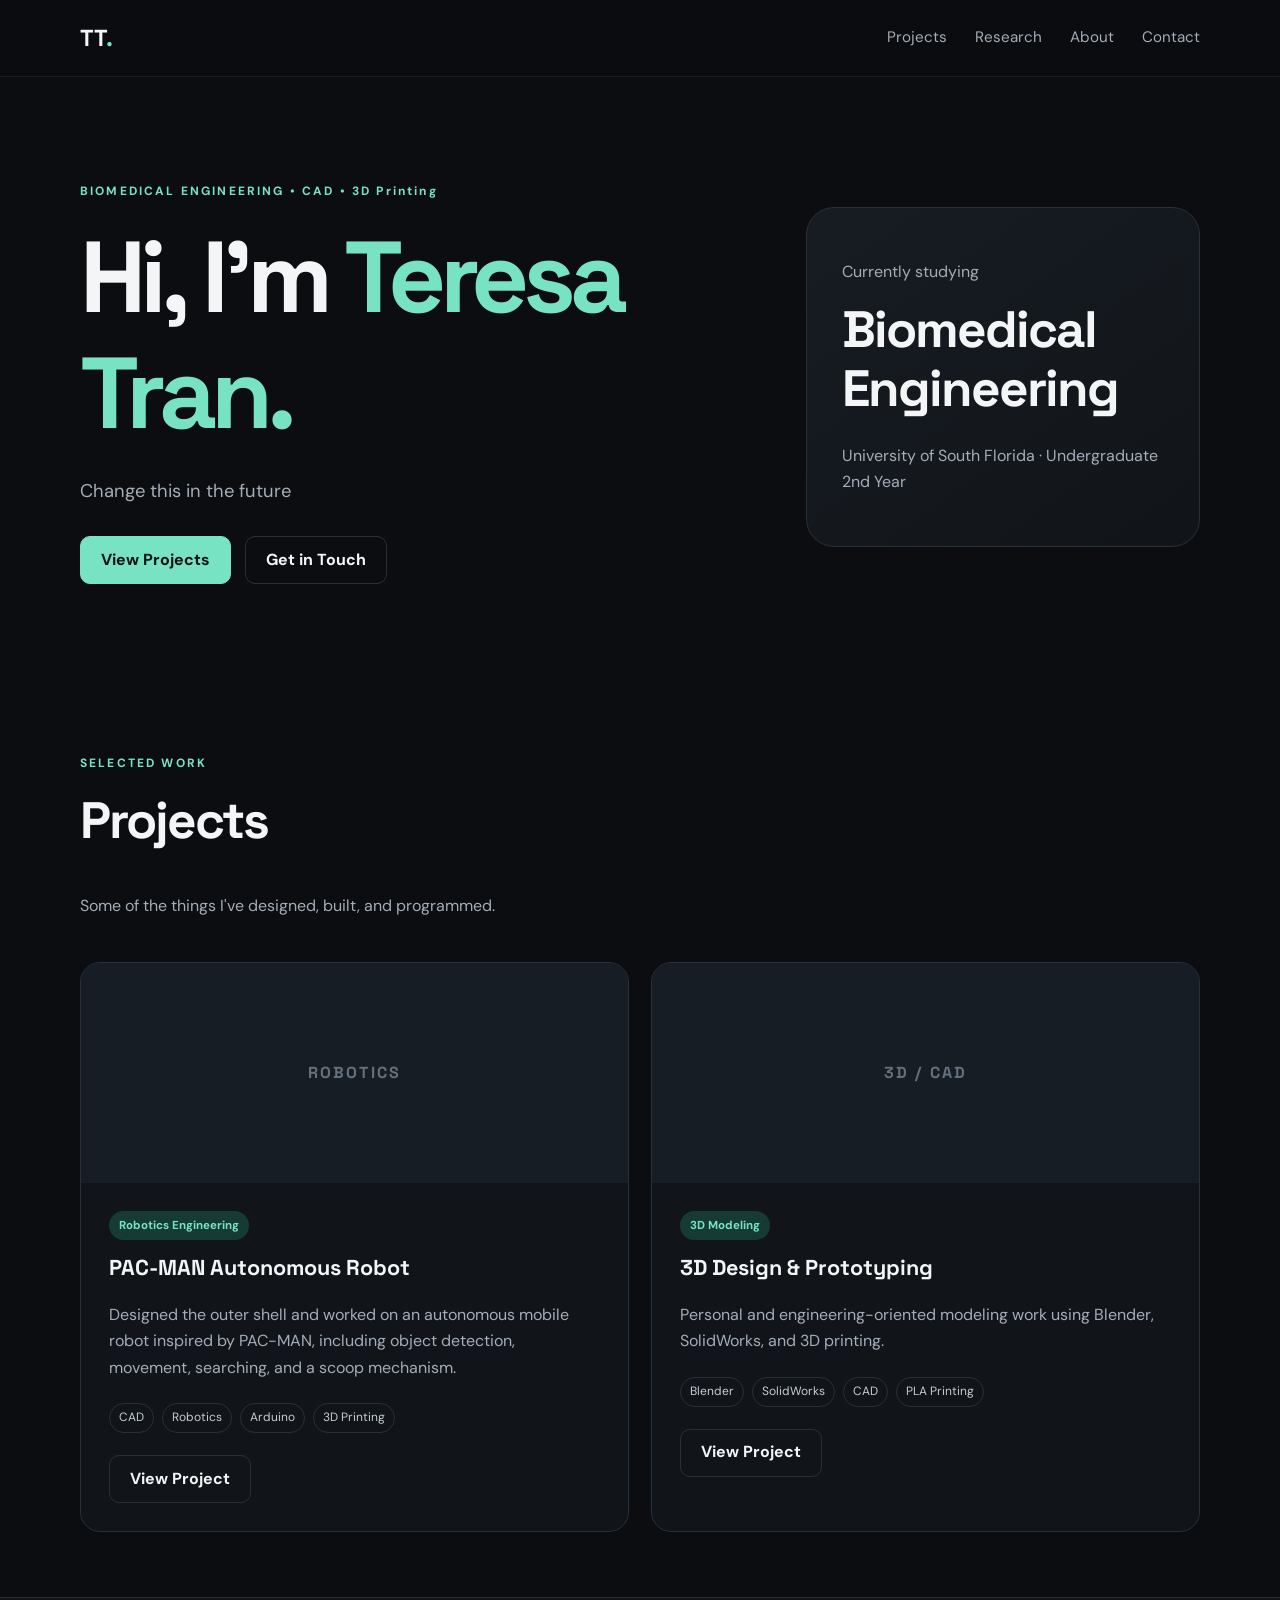
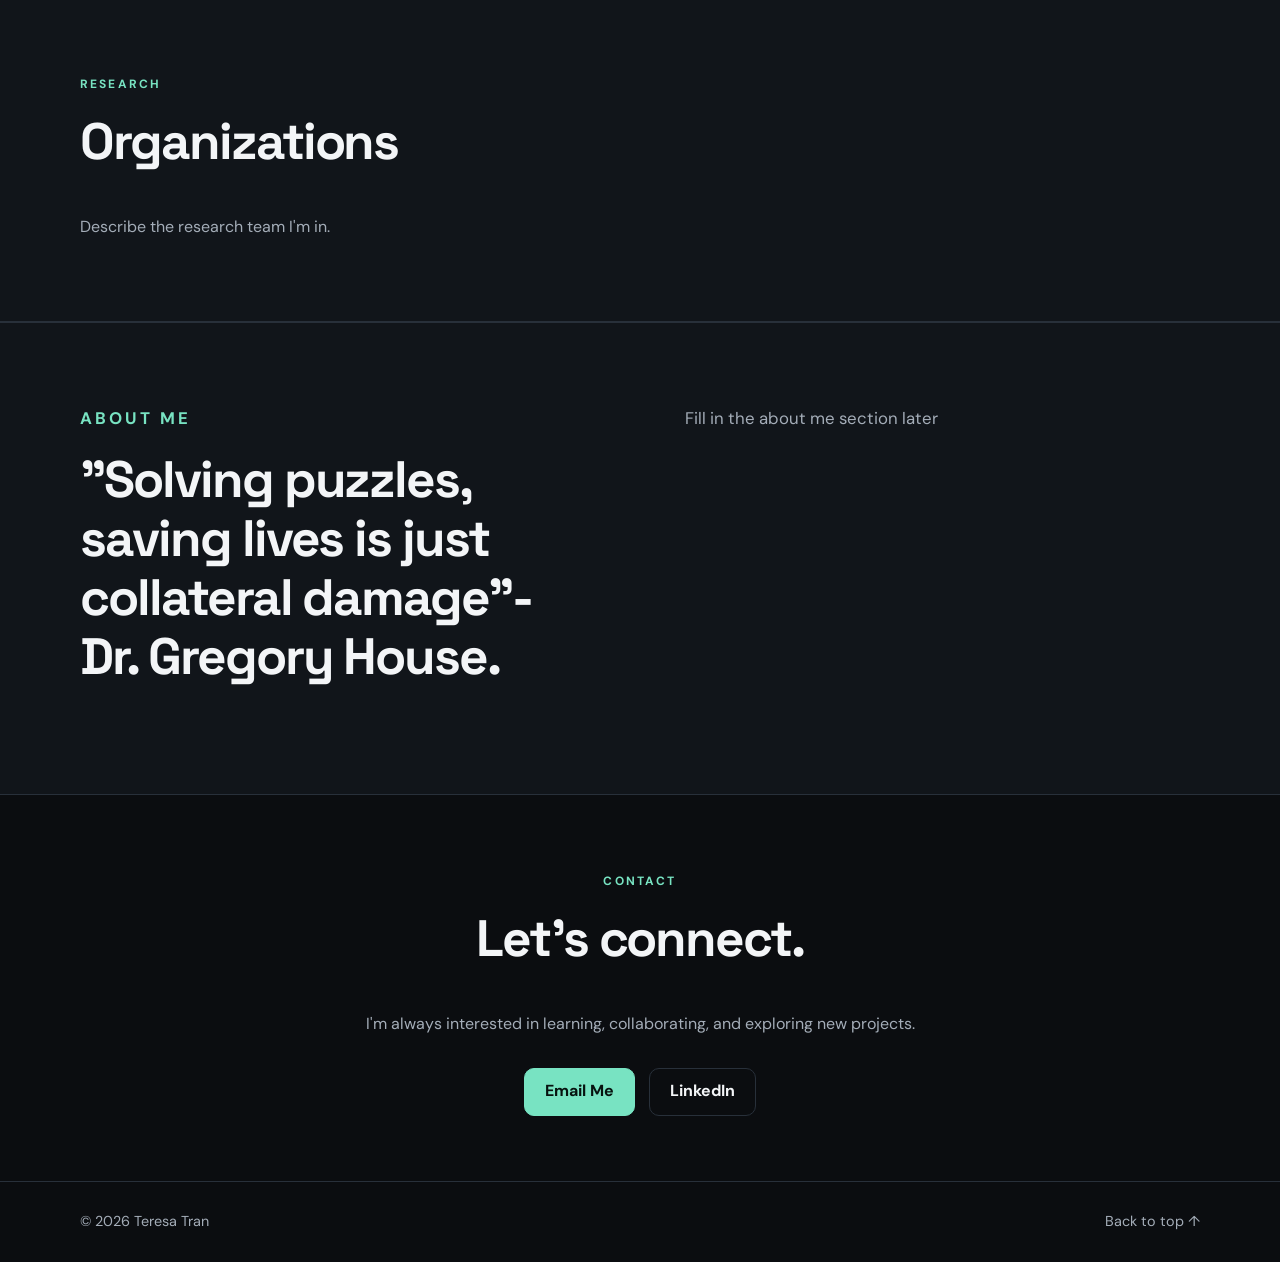
==== commit c777b110: "Update index.html" ====
--- a/index.html
+++ b/index.html
@@ -253,7 +253,7 @@
             ABOUT ME
           </p>
           <h2>
-            "Solving puzzles, saving Lives is just collateral
+            "Solving puzzles, saving lives is just collateral
             damage"- Dr. Gregory House.
           </h2>
         </div>
--- a/style.css
+++ b/style.css
@@ -1,30 +1,817 @@
+/* =========================
+   FONTS
+   ========================= */
+
 @import url('https://fonts.googleapis.com/css2?family=DM+Sans:wght@400;500;600;700&family=Space+Grotesk:wght@500;600;700&display=swap');
 
-:root{--bg:#0b0d10;--surface:#11151a;--surface-2:#171c22;--text:#f3f5f7;--muted:#a4adb8;--line:#28303a;--accent:#78e3c2;--accent-dark:#163b34;--max:1120px}
-*{box-sizing:border-box;scroll-behavior:smooth}
-body{margin:0;background:var(--bg);color:var(--text);font-family:"DM Sans",sans-serif;line-height:1.65}
-h1,h2,h3{font-family:"Space Grotesk",sans-serif;line-height:1.15;margin-top:0} h1{font-size:clamp(3rem,8vw,6.3rem);letter-spacing:-.06em;margin-bottom:24px} h2{font-size:clamp(2rem,4vw,3.3rem);letter-spacing:-.04em} h3{font-size:1.35rem} p{color:var(--muted)} a{color:inherit;text-decoration:none}
-.container{width:min(var(--max),calc(100% - 40px));margin-inline:auto}
-.site-header{position:sticky;top:0;z-index:10;background:rgba(11,13,16,.82);backdrop-filter:blur(16px);border-bottom:1px solid rgba(255,255,255,.06)}
-.nav{height:76px;display:flex;align-items:center;justify-content:space-between}.logo{font:700 1.45rem "Space Grotesk"}.logo span,h1 span{color:var(--accent)}
-.nav-links{display:flex;gap:28px}.nav-links a{color:var(--muted);font-size:.95rem;transition:color .2s}.nav-links a:hover{color:var(--text)}
-.menu-toggle{display:none;background:none;border:0;color:var(--text);font-size:1.5rem}
-.hero{min-height:600px;display:grid;grid-template-columns:1.25fr .75fr;gap:70px;align-items:center;padding-block:60px}
-.eyebrow{color:var(--accent);font-size:.75rem;font-weight:700;letter-spacing:.18em;margin-bottom:18px}
-.hero-subtitle{max-width:650px;font-size:1.15rem}.hero-buttons,.contact-links{display:flex;gap:14px;flex-wrap:wrap;margin-top:30px}
-.button{display:inline-flex;align-items:center;justify-content:center;min-height:48px;padding:0 20px;border-radius:10px;font-weight:700;border:1px solid var(--line);transition:transform .2s,border-color .2s,background .2s}
-.button:hover{transform:translateY(-2px);border-color:var(--accent)}.button.primary{background:var(--accent);color:#07120f;border-color:var(--accent)}.button.secondary{background:transparent}
-.hero-card{min-height:300px;padding:35px;border:1px solid var(--line);border-radius:28px;background:linear-gradient(145deg,var(--surface-2),var(--surface));display:flex;flex-direction:column;justify-content:flex-end}.hero-card h2{max-width:300px;margin-bottom:8px}.muted{color:var(--muted)}
-.section{padding-block:65px}.section-alt{background:var(--surface);border-block:1px solid var(--line)}.section-heading{margin-bottom:42px}.section-heading>p:last-child{max-width:650px}
-.project-grid{display:grid;grid-template-columns:repeat(2,1fr);gap:22px}.project-card{border:1px solid var(--line);border-radius:20px;background:var(--surface);overflow:hidden;transition:transform .25s,border-color .25s}.project-card:hover{transform:translateY(-5px);border-color:#4b5b68}
-.project-image{height:220px;display:grid;place-items:center;background:#171d24;color:#65717d;font:700 1rem "Space Grotesk";letter-spacing:.14em}.project-content{padding:28px}.project-content p{margin-bottom:22px}
-.tag{display:inline-block;color:var(--accent);background:var(--accent-dark);border-radius:999px;padding:5px 10px;font-size:.72rem;font-weight:700;margin-bottom:16px}
-.tech-list{display:flex;flex-wrap:wrap;gap:8px;margin-bottom:22px}.tech-list span{border:1px solid var(--line);color:#c5cdd5;border-radius:999px;padding:4px 9px;font-size:.75rem}
-.about{display:grid;grid-template-columns:1fr 1fr;gap:90px}.about p{font-size:1.05rem}.contact{text-align:center;max-width:800px}.contact>p:not(.eyebrow){max-width:600px;margin-inline:auto}.contact-links{justify-content:center}
-footer{border-top:1px solid var(--line)}.footer-inner{min-height:80px;display:flex;align-items:center;justify-content:space-between}.footer-inner p{margin:0;font-size:.9rem}.footer-inner a{color:var(--muted);font-size:.9rem}
-.project-hero{padding:90px 0 55px;max-width:900px}.project-hero h1{font-size:clamp(2.7rem,7vw,5rem)}.project-hero p{font-size:1.12rem;max-width:760px}
-.project-layout{display:grid;grid-template-columns:1.5fr .7fr;gap:70px;padding-bottom:100px}.project-main h2{margin-top:45px}.project-main h2:first-child{margin-top:0}.project-main p{max-width:760px}
-.project-placeholder{min-height:360px;border:1px solid var(--line);border-radius:20px;background:#171d24;display:grid;place-items:center;color:#65717d;font:700 1rem "Space Grotesk";letter-spacing:.14em;margin-bottom:35px}
-.project-sidebar{border:1px solid var(--line);border-radius:18px;background:var(--surface);padding:25px;height:fit-content;position:sticky;top:105px}.project-sidebar h3{margin-bottom:14px}.project-sidebar ul{padding-left:20px;color:var(--muted)}
-.project-nav{display:flex;justify-content:space-between;gap:15px;border-top:1px solid var(--line);padding-top:30px;margin-top:40px}
-@media(max-width:800px){.nav-links{display:none;position:absolute;top:76px;left:0;right:0;padding:20px;background:var(--bg);border-bottom:1px solid var(--line);flex-direction:column}.nav-links.open{display:flex}.menu-toggle{display:block}.hero,.about,.project-layout{grid-template-columns:1fr;gap:45px}.project-grid{grid-template-columns:1fr}.section{padding-block:55px}.project-sidebar{position:static}.project-hero{padding-top:60px}}
+
+/* =========================
+   COLOR VARIABLES
+   ========================= */
+
+:root {
+
+  --bg: #0b0d10;
+
+  --surface: #11151a;
+
+  --surface-2: #171c22;
+
+  --text: #f3f5f7;
+
+  --muted: #a4adb8;
+
+  --line: #28303a;
+
+  --accent: #78e3c2;
+
+  --accent-dark: #163b34;
+
+  --max: 1120px;
+
+}
+
+
+/* =========================
+   GENERAL
+   ========================= */
+
+* {
+  box-sizing: border-box;
+  scroll-behavior: smooth;
+}
+
+body {
+
+  margin: 0;
+
+  background: var(--bg);
+
+  color: var(--text);
+
+  font-family: "DM Sans", sans-serif;
+
+  line-height: 1.65;
+
+}
+
+a {
+  color: inherit;
+  text-decoration: none;
+}
+
+
+/* =========================
+   HEADINGS
+   ========================= */
+
+h1,
+h2,
+h3 {
+
+  font-family: "Space Grotesk", sans-serif;
+
+  line-height: 1.15;
+
+  margin-top: 0;
+
+}
+
+h1 {
+
+  font-size: clamp(3rem, 8vw, 6.3rem);
+
+  letter-spacing: -0.06em;
+
+  margin-bottom: 24px;
+
+}
+
+h2 {
+
+  font-size: clamp(2rem, 4vw, 3.3rem);
+
+  letter-spacing: -0.04em;
+
+}
+
+h3 {
+
+  font-size: 1.35rem;
+
+}
+
+p {
+  color: var(--muted);
+}
+
+
+/* =========================
+   CONTAINER
+   ========================= */
+
+.container {
+
+  width: min(
+    var(--max),
+    calc(100% - 40px)
+  );
+
+  margin-inline: auto;
+
+}
+
+
+/* =========================
+   NAVIGATION
+   ========================= */
+
+.site-header {
+
+  position: sticky;
+
+  top: 0;
+
+  z-index: 10;
+
+  background: rgba(11, 13, 16, 0.82);
+
+  backdrop-filter: blur(16px);
+
+  border-bottom: 1px solid rgba(255, 255, 255, 0.06);
+
+}
+
+.nav {
+
+  height: 76px;
+
+  display: flex;
+
+  align-items: center;
+
+  justify-content: space-between;
+
+}
+
+.logo {
+
+  font: 700 1.45rem "Space Grotesk";
+
+}
+
+.logo span,
+h1 span {
+
+  color: var(--accent);
+
+}
+
+.nav-links {
+
+  display: flex;
+
+  gap: 28px;
+
+}
+
+.nav-links a {
+
+  color: var(--muted);
+
+  font-size: 0.95rem;
+
+  transition: color 0.2s;
+
+}
+
+.nav-links a:hover {
+
+  color: var(--text);
+
+}
+
+.menu-toggle {
+
+  display: none;
+
+  background: none;
+
+  border: 0;
+
+  color: var(--text);
+
+  font-size: 1.5rem;
+
+}
+
+
+/* =========================
+   HOME / HERO
+   ========================= */
+
+.hero {
+
+  min-height: 600px;
+
+  display: grid;
+
+  grid-template-columns: 1.25fr 0.75fr;
+
+  gap: 70px;
+
+  align-items: center;
+
+  padding-block: 60px;
+
+}
+
+.eyebrow {
+
+  color: var(--accent);
+
+  font-size: 0.75rem;
+
+  font-weight: 700;
+
+  letter-spacing: 0.18em;
+
+  margin-bottom: 18px;
+
+}
+
+.hero-subtitle {
+
+  max-width: 650px;
+
+  font-size: 1.15rem;
+
+}
+
+.hero-buttons,
+.contact-links {
+
+  display: flex;
+
+  gap: 14px;
+
+  flex-wrap: wrap;
+
+  margin-top: 30px;
+
+}
+
+
+/* =========================
+   BUTTONS
+   ========================= */
+
+.button {
+
+  display: inline-flex;
+
+  align-items: center;
+
+  justify-content: center;
+
+  min-height: 48px;
+
+  padding: 0 20px;
+
+  border-radius: 10px;
+
+  font-weight: 700;
+
+  border: 1px solid var(--line);
+
+  transition:
+    transform 0.2s,
+    border-color 0.2s,
+    background 0.2s;
+
+}
+
+.button:hover {
+
+  transform: translateY(-2px);
+
+  border-color: var(--accent);
+
+}
+
+.button.primary {
+
+  background: var(--accent);
+
+  color: #07120f;
+
+  border-color: var(--accent);
+
+}
+
+.button.secondary {
+
+  background: transparent;
+
+}
+
+
+/* =========================
+   CURRENTLY STUDYING CARD
+   ========================= */
+
+.hero-card {
+
+  min-height: 300px;
+
+  padding: 35px;
+
+  border: 1px solid var(--line);
+
+  border-radius: 28px;
+
+  background:
+    linear-gradient(
+      145deg,
+      var(--surface-2),
+      var(--surface)
+    );
+
+  display: flex;
+
+  flex-direction: column;
+
+  justify-content: flex-end;
+
+}
+
+.hero-card h2 {
+
+  max-width: 300px;
+
+  margin-bottom: 8px;
+
+}
+
+.muted {
+
+  color: var(--muted);
+
+}
+
+
+/* =========================
+   GENERAL SECTIONS
+   ========================= */
+
+.section {
+
+  padding-block: 65px;
+
+}
+
+.section-alt {
+
+  background: var(--surface);
+
+  border-block: 1px solid var(--line);
+
+}
+
+.section-heading {
+
+  margin-bottom: 42px;
+
+}
+
+.section-heading > p:last-child {
+
+  max-width: 650px;
+
+}
+
+
+/* =========================
+   PROJECTS
+   ========================= */
+
+.project-grid {
+
+  display: grid;
+
+  grid-template-columns: repeat(2, 1fr);
+
+  gap: 22px;
+
+}
+
+.project-card {
+
+  border: 1px solid var(--line);
+
+  border-radius: 20px;
+
+  background: var(--surface);
+
+  overflow: hidden;
+
+  transition:
+    transform 0.25s,
+    border-color 0.25s;
+
+}
+
+.project-card:hover {
+
+  transform: translateY(-5px);
+
+  border-color: #4b5b68;
+
+}
+
+.project-image {
+
+  height: 220px;
+
+  display: grid;
+
+  place-items: center;
+
+  background: #171d24;
+
+  color: #65717d;
+
+  font: 700 1rem "Space Grotesk";
+
+  letter-spacing: 0.14em;
+
+}
+
+.project-content {
+
+  padding: 28px;
+
+}
+
+.project-content p {
+
+  margin-bottom: 22px;
+
+}
+
+
+/* Project category tag */
+
+.tag {
+
+  display: inline-block;
+
+  color: var(--accent);
+
+  background: var(--accent-dark);
+
+  border-radius: 999px;
+
+  padding: 5px 10px;
+
+  font-size: 0.72rem;
+
+  font-weight: 700;
+
+  margin-bottom: 16px;
+
+}
+
+
+/* Technology labels */
+
+.tech-list {
+
+  display: flex;
+
+  flex-wrap: wrap;
+
+  gap: 8px;
+
+  margin-bottom: 22px;
+
+}
+
+.tech-list span {
+
+  border: 1px solid var(--line);
+
+  color: #c5cdd5;
+
+  border-radius: 999px;
+
+  padding: 4px 9px;
+
+  font-size: 0.75rem;
+
+}
+
+
+/* =========================
+   ABOUT
+   ========================= */
+
+.about {
+
+  display: grid;
+
+  grid-template-columns: 1fr 1fr;
+
+  gap: 90px;
+
+}
+
+.about p {
+
+  font-size: 1.05rem;
+
+}
+
+
+/* =========================
+   CONTACT
+   ========================= */
+
+.contact {
+
+  text-align: center;
+
+  max-width: 800px;
+
+}
+
+.contact > p:not(.eyebrow) {
+
+  max-width: 600px;
+
+  margin-inline: auto;
+
+}
+
+.contact-links {
+
+  justify-content: center;
+
+}
+
+
+/* =========================
+   FOOTER
+   ========================= */
+
+footer {
+
+  border-top: 1px solid var(--line);
+
+}
+
+.footer-inner {
+
+  min-height: 80px;
+
+  display: flex;
+
+  align-items: center;
+
+  justify-content: space-between;
+
+}
+
+.footer-inner p {
+
+  margin: 0;
+
+  font-size: 0.9rem;
+
+}
+
+.footer-inner a {
+
+  color: var(--muted);
+
+  font-size: 0.9rem;
+
+}
+
+
+/* =========================
+   PROJECT PAGES
+   ========================= */
+
+.project-hero {
+
+  padding: 90px 0 55px;
+
+  max-width: 900px;
+
+}
+
+.project-hero h1 {
+
+  font-size: clamp(2.7rem, 7vw, 5rem);
+
+}
+
+.project-hero p {
+
+  font-size: 1.12rem;
+
+  max-width: 760px;
+
+}
+
+
+/* Project content + sidebar */
+
+.project-layout {
+
+  display: grid;
+
+  grid-template-columns: 1.5fr 0.7fr;
+
+  gap: 70px;
+
+  padding-bottom: 100px;
+
+}
+
+.project-main h2 {
+
+  margin-top: 45px;
+
+}
+
+.project-main h2:first-child {
+
+  margin-top: 0;
+
+}
+
+.project-main p {
+
+  max-width: 760px;
+
+}
+
+
+/* Project image placeholder */
+
+.project-placeholder {
+
+  min-height: 360px;
+
+  border: 1px solid var(--line);
+
+  border-radius: 20px;
+
+  background: #171d24;
+
+  display: grid;
+
+  place-items: center;
+
+  color: #65717d;
+
+  font: 700 1rem "Space Grotesk";
+
+  letter-spacing: 0.14em;
+
+  margin-bottom: 35px;
+
+}
+
+
+/* Project sidebar */
+
+.project-sidebar {
+
+  border: 1px solid var(--line);
+
+  border-radius: 18px;
+
+  background: var(--surface);
+
+  padding: 25px;
+
+  height: fit-content;
+
+  position: sticky;
+
+  top: 105px;
+
+}
+
+.project-sidebar h3 {
+
+  margin-bottom: 14px;
+
+}
+
+.project-sidebar ul {
+
+  padding-left: 20px;
+
+  color: var(--muted);
+
+}
+
+
+/* Project page buttons */
+
+.project-nav {
+
+  display: flex;
+
+  justify-content: space-between;
+
+  gap: 15px;
+
+  border-top: 1px solid var(--line);
+
+  padding-top: 30px;
+
+  margin-top: 40px;
+
+}
+
+
+/* =========================
+   MOBILE
+   ========================= */
+
+@media (max-width: 800px) {
+
+  .nav-links {
+
+    display: none;
+
+    position: absolute;
+
+    top: 76px;
+
+    left: 0;
+
+    right: 0;
+
+    padding: 20px;
+
+    background: var(--bg);
+
+    border-bottom: 1px solid var(--line);
+
+    flex-direction: column;
+
+  }
+
+  .nav-links.open {
+
+    display: flex;
+
+  }
+
+  .menu-toggle {
+
+    display: block;
+
+  }
+
+  .hero,
+  .about,
+  .project-layout {
+
+    grid-template-columns: 1fr;
+
+    gap: 45px;
+
+  }
+
+  .project-grid {
+
+    grid-template-columns: 1fr;
+
+  }
+
+  .section {
+
+    padding-block: 55px;
+
+  }
+
+  .project-sidebar {
+
+    position: static;
+
+  }
+
+  .project-hero {
+
+    padding-top: 60px;
+
+  }
+
+}
